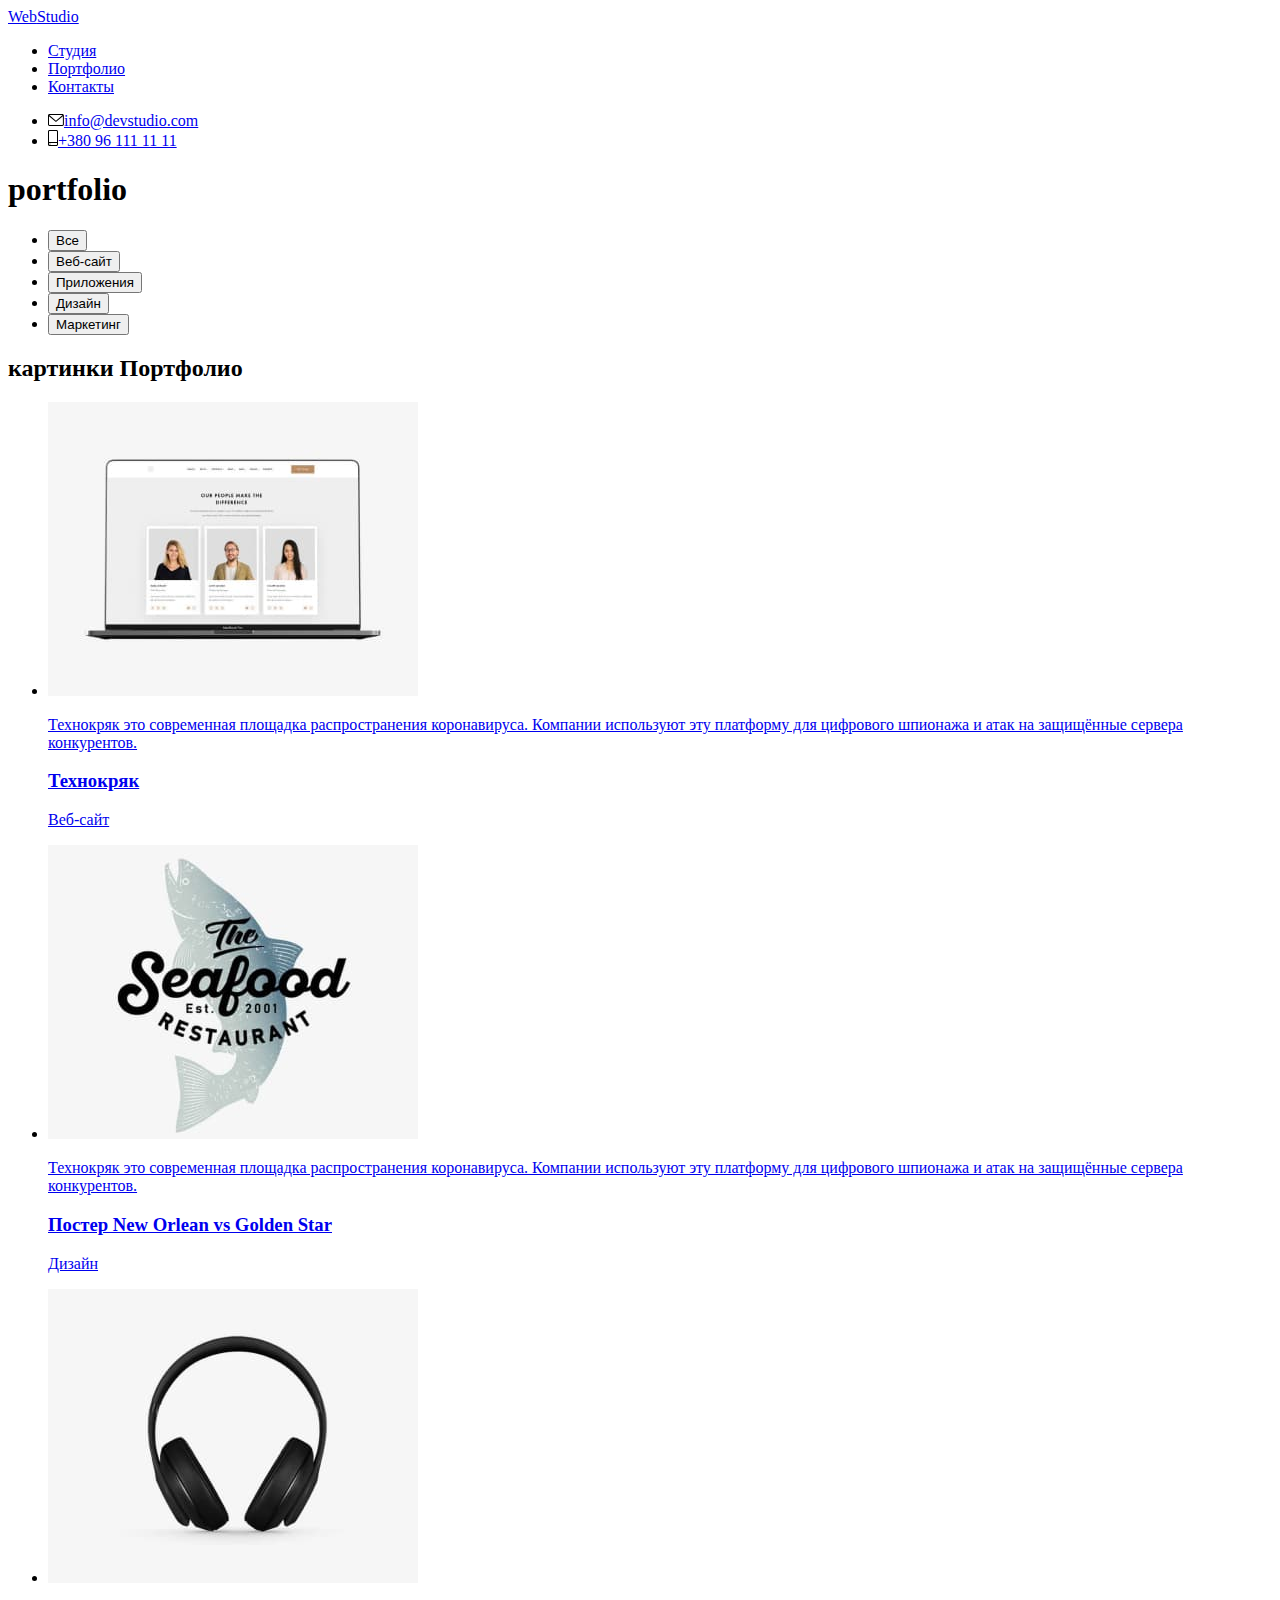
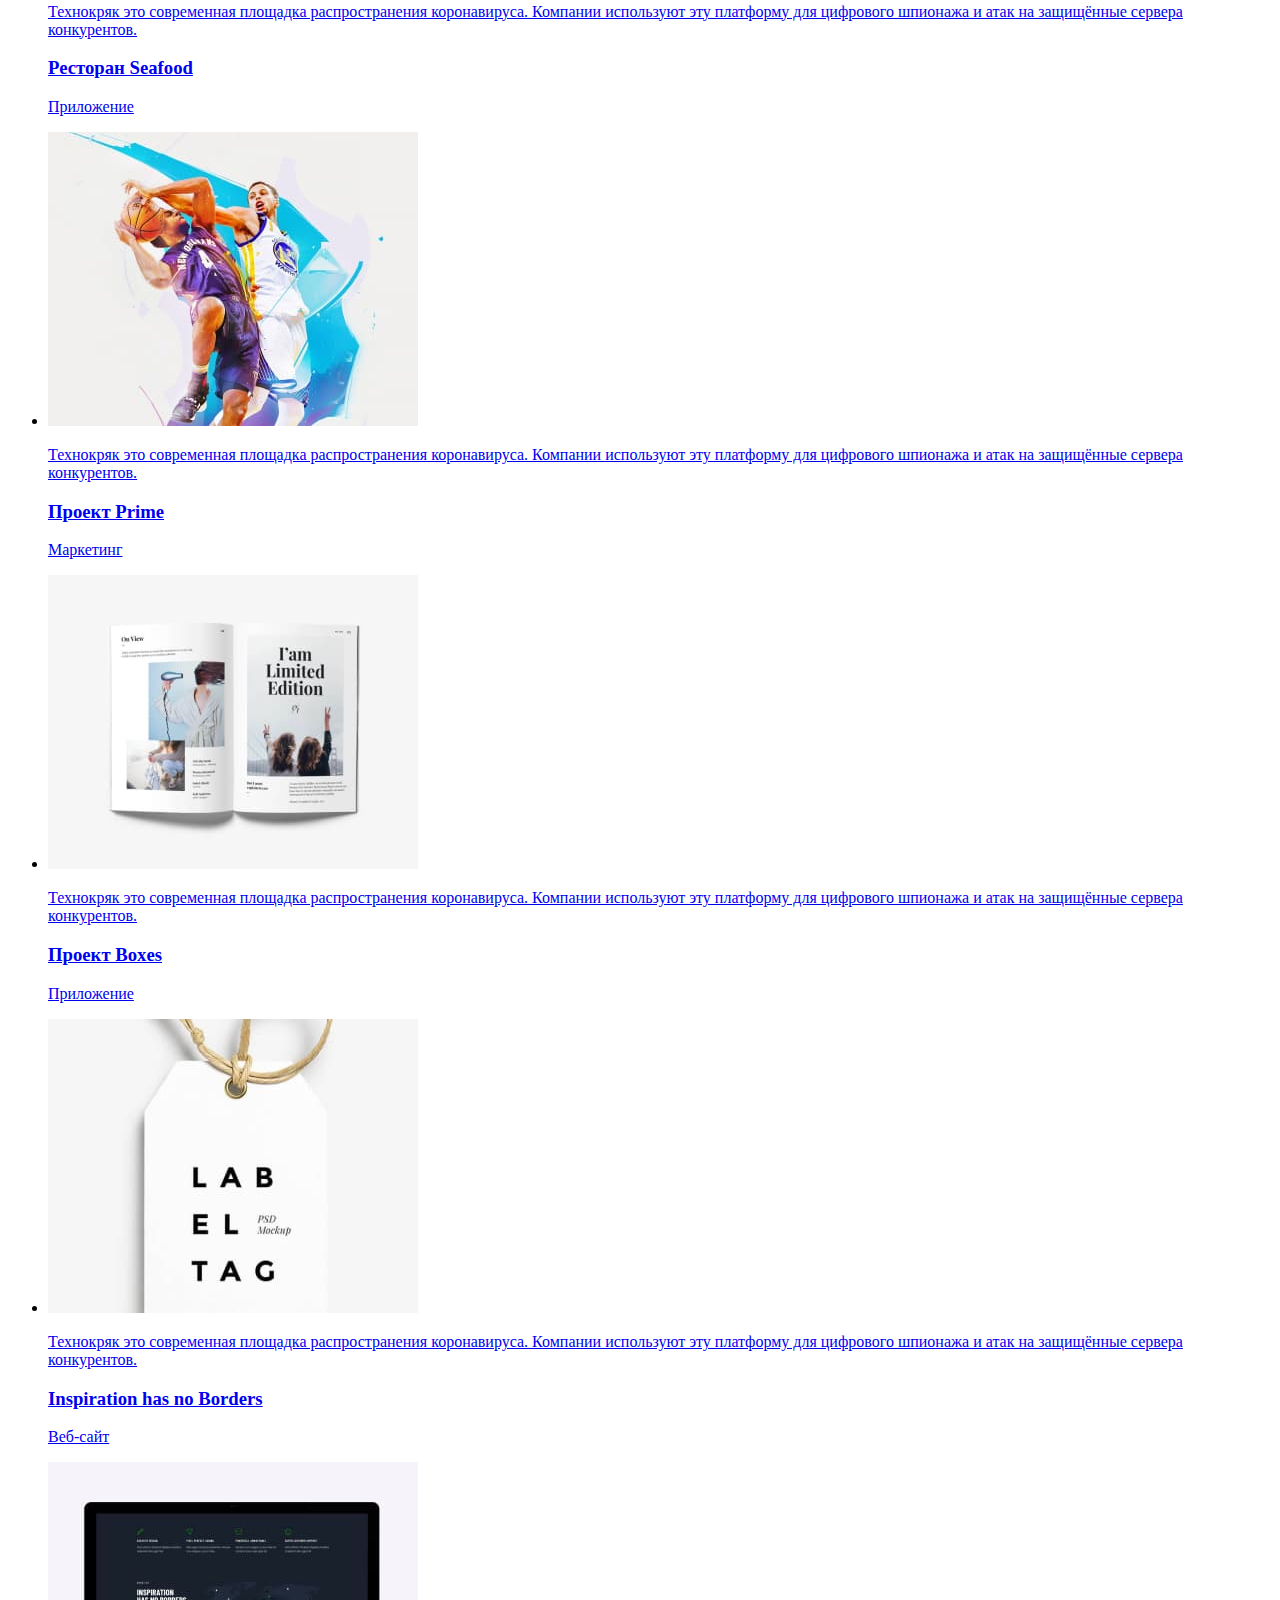
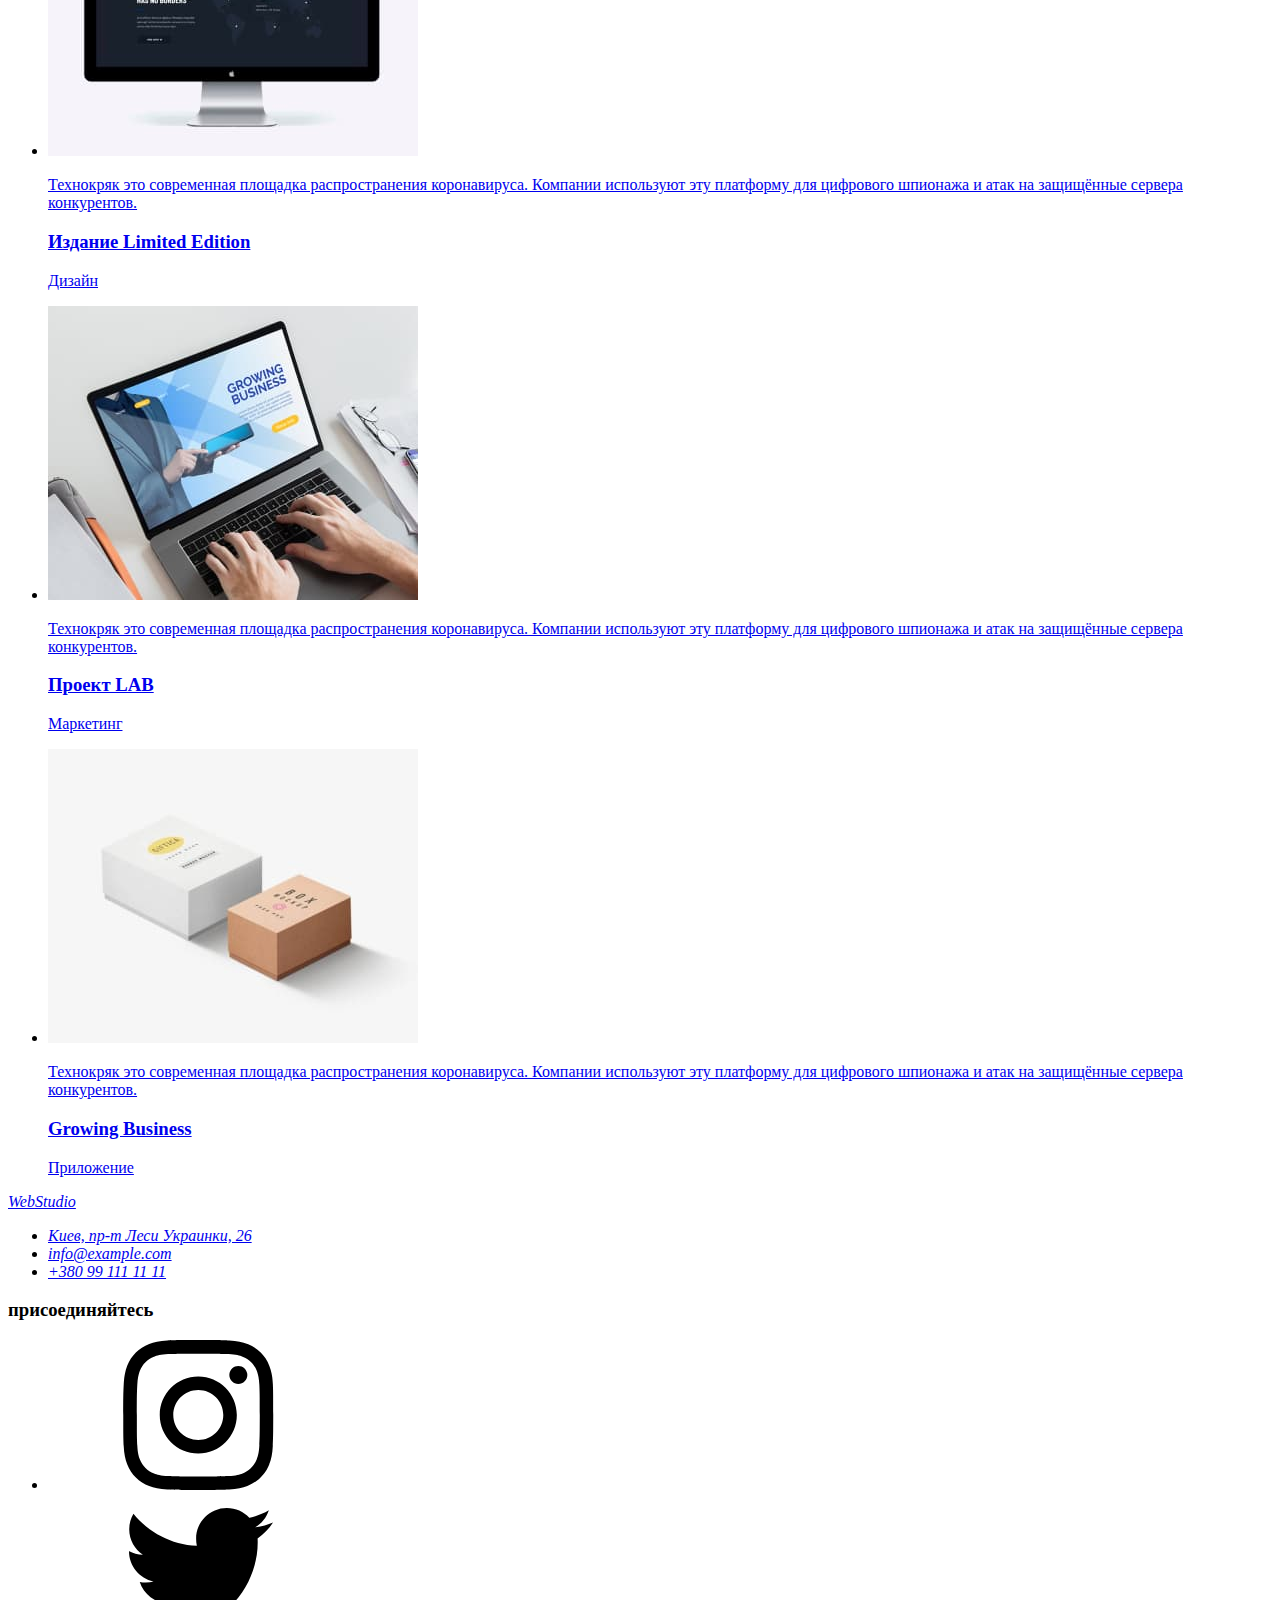
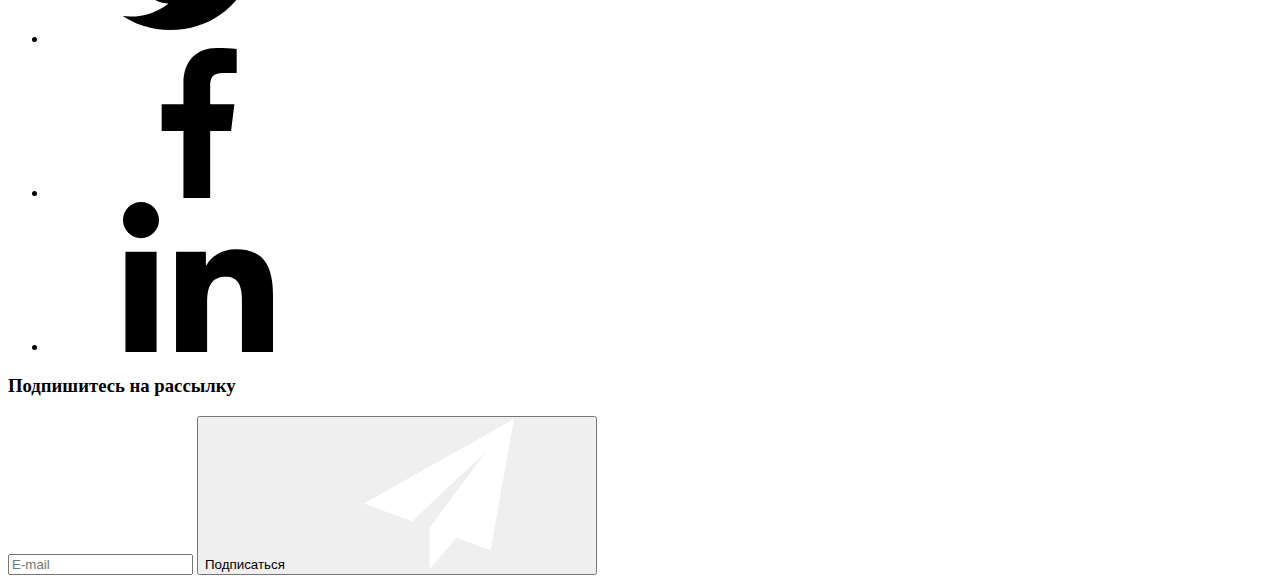
==== portfolio.html @ 257cca5c "1" ====
<!DOCTYPE html>
<html lang="ru">

<head>
    <meta charset="UTF-8" />
    <meta name="description" content="bussiness" />
    <title>Эффективные решения для вашего бизнеса</title>
    <link
        href="https://fonts.googleapis.com/css2?family=Raleway:wght@700&family=Roboto:wght@400;500;700;900&display=swap"
        rel="stylesheet">
    <link href="https://cdnjs.cloudflare.com/ajax/libs/modern-normalize/1.0.0/modern-normalize.css">
    <link rel="stylesheet" href="css/styles.css" />
</head>

<body>
    <!-- Шапка страницы-->
    <header class="page-header">
        <div class="container">
            <nav class="navigation">
                <a href="./index.html" class="logo">Web<span class="logo__themelabel">Studio</span></a>
                <ul class="navigation__list">
                    <li class="navigation__item">
                        <a href="./index.html" class="navigation__link">Студия</a>
                    </li>
                    <li class="navigation__item">
                        <a href="./portfolio.html" class="navigation__link navigation__link--accent">Портфолио</a>
                    </li>
                    <li class="navigation__item">
                        <a href="/" class="navigation__link">Контакты</a>
                    </li>
                </ul>
            </nav>
            <ul class="contact">
                <li class="contact__item"><a href="maito:info@devstudio.com" class="contact__link">
                        <svg class="contact__icon" width="16" height="12">
                            <use href="./img/symbol-defs.svg#ienvelope"></use>
                        </svg>info@devstudio.com</a>
                </li>
                <li class="contact__item"><a href="tell:+380961111111" class="contact__link">
                        <svg class="contact__icon" width="10" height="16">
                            <use href="./img/symbol-defs.svg#smartphone"></use>
                        </svg>+380 96 111 11 11</a>
                </li>
            </ul>
        </div>
    </header>
<!-- ХИРО-->
<main>
    <section class="portfolio-selection">
        <div class="container">
            <h1 class="visually-hidden">portfolio</h1>
            <ul class="text-decoration bits">
                <li class="list-buttons">
                    <button type="button" class="modal-buttons">Все</button>
                </li>
                <li class="list-buttons">
                    <button type="button" class="modal-buttons">Веб-сайт</button>
                </li>
                <li class="list-buttons">
                    <button type="button" class="modal-buttons">Приложения</button>
                </li>
                <li class="list-buttons">
                    <button type="button" class="modal-buttons"> Дизайн</button>
                </li>
                <li class="list-buttons">
                    <button type="button" class="modal-buttons">Маркетинг</button>
                </li>
            </ul>
            <h2 class="visually-hidden">картинки Портфолио</h2>
            <ul class="text-decoration portfolio-picture">
                <li class="link-group">
                    <a href="#" class="links">
                        <div class="portfolio-effect">
                            <img class="link-group-img" src="./images/techoryak.jpg" alt="techoryak" width="370"
                                height="294">
                            <p class="description-technoryak"> Технокряк это современная площадка распространения
                                коронавируса. Компании используют эту платформу для цифрового
                                шпионажа и атак на защищённые сервера конкурентов.</p>
                        </div>
                        <div class="advantages-container-carts">
                            <h3 class="title-img">Технокряк</h3>
                            <p class="text-img">Веб-сайт</p>
                        </div>
                    </a>
                </li>
                <li class="link-group">
                    <a href="#" class="links">
                        <div class="portfolio-effect">
                            <img class="link-group-img" src="./images/seafood.jpg" alt="seafood" width="370"
                                height="294">
                            <p class="description-technoryak"> Технокряк это современная площадка распространения
                                коронавируса. Компании используют
                                эту платформу для цифрового
                                шпионажа и атак на защищённые сервера конкурентов.</p>
                        </div>
                        <div class="advantages-container-carts">
                            <h3 class="title-img">Постер New Orlean vs Golden Star</h3>
                            <p class="text-img">Дизайн</p>
                        </div>
                    </a>
                </li>
                <li class="link-group">
                    <a href="#" class="links">
                        <div class="portfolio-effect">
                            <img class="link-group-img" src="./images/projekrPrime.jpg" alt="projekrprime" width="370"
                                height="294">
                            <p class="description-technoryak"> Технокряк это современная площадка распространения
                                коронавируса. Компании используют
                                эту платформу для цифрового шпионажа и атак на защищённые сервера конкурентов.</p>
                        </div>
                        <div class="advantages-container-carts">
                            <h3 class="title-img">Ресторан Seafood</h3>
                            <p class="text-img">Приложение</p>
                        </div>
                    </a>
                </li>
                <li class="link-group">
                    <a href="#" class="links">
                        <div class="portfolio-effect">
                            <img class="link-group-img" src="./images/NewOrlen.jpg" alt="neworlen" width="370"
                                height="294">
                            <p class="description-technoryak"> Технокряк это современная площадка распространения
                                коронавируса. Компании используют эту платформу для цифрового
                                шпионажа и атак на защищённые сервера конкурентов.</p>
                        </div>
                        <div class="advantages-container-carts">
                            <h3 class="title-img">Проект Prime</h3>
                            <p class="text-img">Маркетинг</p>
                        </div>
                    </a>
                </li>
                <li class="link-group">
                    <a href="#" class="links">
                        <div class="portfolio-effect">
                            <img class="link-group-img" src="./images/Limited.jpg" alt="limited" width="370"
                                height="294">
                            <p class="description-technoryak"> Технокряк это современная площадка распространения
                                коронавируса. Компании используют эту платформу для цифрового
                                шпионажа и атак на защищённые сервера конкурентов.</p>
                        </div>
                        <div class="advantages-container-carts">
                            <h3 class="title-img">Проект Boxes</h3>
                            <p class="text-img">Приложение</p>
                        </div>
                    </a>
                </li>
                <li class="link-group">
                    <a href="#" class="links">
                        <div class="portfolio-effect">
                            <img class="link-group-img" src="./images/LAB.jpg" alt="lab" width="370px" height="294">
                            <p class="description-technoryak"> Технокряк это современная площадка распространения
                                коронавируса. Компании используют эту платформу для цифрового
                                шпионажа и атак на защищённые сервера конкурентов.</p>
                        </div>
                        <div class="advantages-container-carts">
                            <h3 lang="en" class="title-img">Inspiration has no Borders</h3>
                            <p class="text-img">Веб-сайт</p>
                        </div>
                    </a>
                </li>
                <li class="link-group">
                    <a href="#" class="links">
                        <div class="portfolio-effect">
                            <img class="link-group-img" src="./images/Inspiration.jpg" alt="inspiration" width="370"
                                height="294">
                            <p class="description-technoryak"> Технокряк это современная площадка распространения
                                коронавируса. Компании используют
                                эту платформу для цифрового шпионажа и атак на защищённые сервера конкурентов.</p>
                        </div>
                        <div class="advantages-container-carts">
                            <h3 class="title-img">Издание Limited Edition</h3>
                            <p class="text-img">Дизайн</p>
                        </div>
                    </a>
                </li>
                <li class="link-group">
                    <a href="#" class="links">
                        <div class="portfolio-effect">
                            <img class="link-group-img" src="./images/GrowingBusiness.jpg" alt="growingbusiness"
                                width="370" height="294">
                            <p class="description-technoryak"> Технокряк это современная площадка распространения
                                коронавируса. Компании используют
                                эту платформу для цифрового
                                шпионажа и атак на защищённые сервера конкурентов.</p>
                        </div>
                        <div class="advantages-container-carts">
                            <h3 class="title-img">Проект LAB</h3>
                            <p class="text-img">Маркетинг</p>
                        </div>
                    </a>
                </li>
                <li class="link-group">
                    <a href="#" class="links">
                        <div class="portfolio-effect">
                            <img class="link-gro-img" src="./images/Boxes.jpg" alt="boxes" width="370" height="294">
                            <p class="description-technoryak"> Технокряк это современная площадка распространения
                                коронавируса. Компании используют
                                эту платформу для цифрового
                                шпионажа и атак на защищённые сервера конкурентов.</p>
                        </div>
                        <div class="advantages-container-carts">
                            <h3 lang="en" class="title-img">Growing Business</h3>
                            <p class="text-img">Приложение</p>
                        </div>
                    </a>
                </li>
            </ul>
        </div>
        </selection>
</main>

<!-- FOOTER -->
<footer class="page-footer">
    <div class="container">
        <div class="container-adres">
            <address class="adres">
                <a href="index.html" class="logo logo--footer">Web<span class="accent-footer">Studio</span></a>
                <ul class="adres__list">
                    <li class="adres__item"><a href="https://goo.gl/maps/eN61j858Ek6bLMCC6" class="adres__city">Киев,
                            пр-т
                            Леси Украинки, 26</a></li>
                    <li class="adres__item"><a href="mailto:info@example.com" class="adres__link">info@example.com</a>
                    </li>
                    <li class="adres__item"><a href="tell:+380991111111" class="adres__link">+380 99 111 11 11</a></li>
                </ul>
            </address>
        </div>
        <div class="footer-icons">
            <h3 class="footer-icons__subtitle">присоединяйтесь</h3>
            <ul class="icon-list">
                <li class="icon-list__item">
                    <a class="icon-list__link" href="">
                        <svg class="advantages-icons">
                            <use href="./img/symbol-defs.svg#instagram"></use>
                        </svg>
                    </a>
                </li>
                <li class="icon-list__item">
                    <a class="icon-list__link" href="">
                        <svg class="advantages-icons">
                            <use href="./img/symbol-defs.svg#twitter"></use>
                        </svg>
                    </a>
                </li>
                <li class="icon-list__item">
                    <a class="icon-list__link" href="">
                        <svg class="advantages-icons">
                            <use href="./img/symbol-defs.svg#ifacebook"></use>
                        </svg>
                    </a>
                </li>
                <li class="icon-list__item">
                    <a class="icon-list__link" href="">
                        <svg class="advantages-icons">
                            <use href="./img/symbol-defs.svg#linkedin"></use>
                        </svg>
                    </a>
                </li>
            </ul>
        </div>
        <div class="footer-form">
            <h3 class="footer-form__title">Подпишитесь на рассылку</h3>
            <form class="footer-form__container">
                <input type="email" placeholder="E-mail" name="mail" class="footer-form__input">
                <button type="submit" class="modal__submit">Подписаться <span class="footer-form__label">
                        <svg class="footer-form__icon">
                            <use href="./img/symbol-defs.svg#icon-send"></use>
                        </svg>
                    </span></button>
            </form>
        </div>
    </div>



</footer>

<script src="./js/modal.js"></script>


</body>

</html>
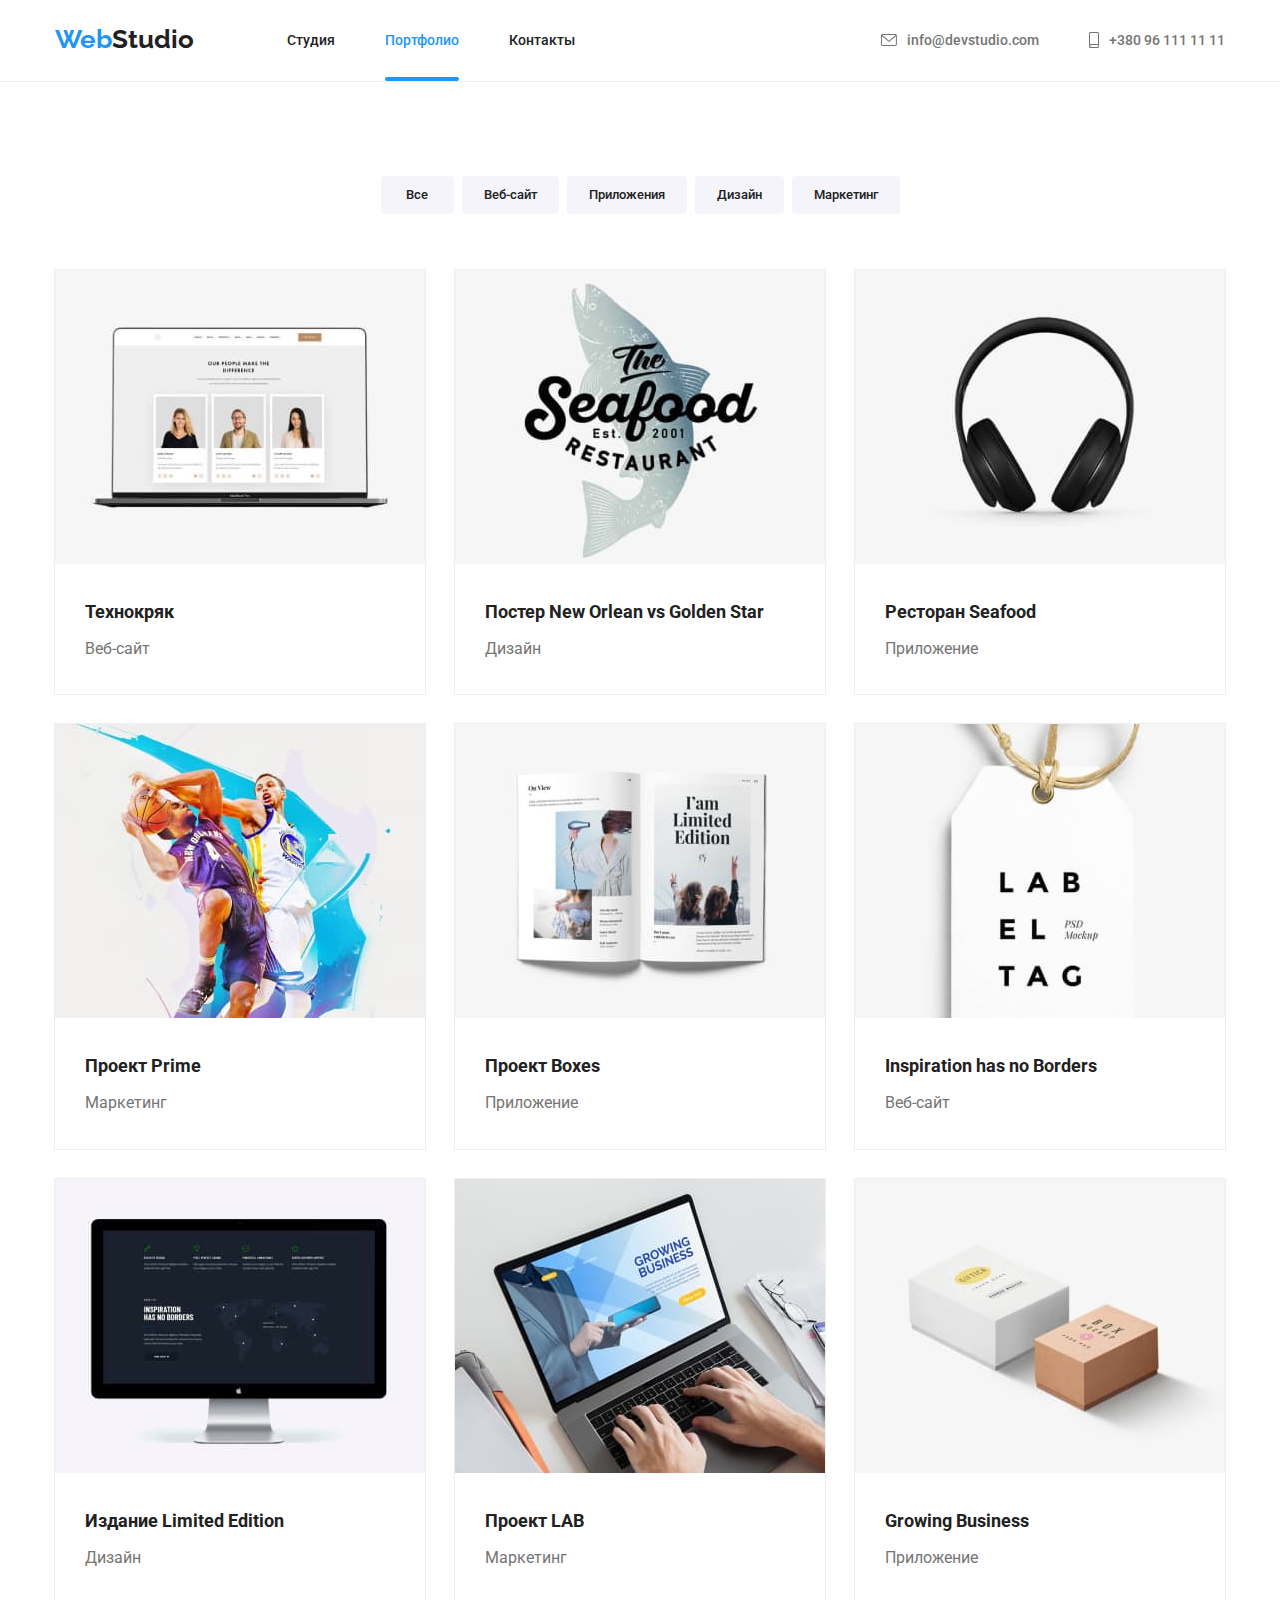
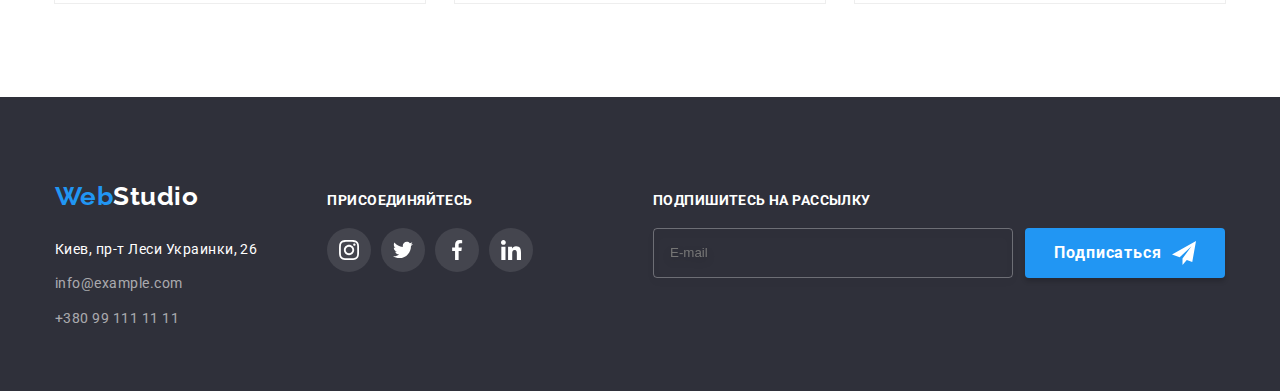
==== commit e1324b87: "HW7" ====
--- a/portfolio.html
+++ b/portfolio.html
@@ -9,7 +9,7 @@
         href="https://fonts.googleapis.com/css2?family=Raleway:wght@700&family=Roboto:wght@400;500;700;900&display=swap"
         rel="stylesheet">
     <link href="https://cdnjs.cloudflare.com/ajax/libs/modern-normalize/1.0.0/modern-normalize.css">
-    <link rel="stylesheet" href="css/styles.css" />
+    <link rel="stylesheet" href="css/portfolio.css" />
 </head>
 
 <body>
@@ -226,7 +226,7 @@
             </address>
         </div>
         <div class="footer-icons">
-            <h3 class="footer-icons__subtitle">присоединяйтесь</h3>
+            <h3 class="footer-subtitle">присоединяйтесь</h3>
             <ul class="icon-list">
                 <li class="icon-list__item">
                     <a class="icon-list__link" href="">
@@ -259,7 +259,7 @@
             </ul>
         </div>
         <div class="footer-form">
-            <h3 class="footer-form__title">Подпишитесь на рассылку</h3>
+            <h3 class="footer-subtitle">Подпишитесь на рассылку</h3>
             <form class="footer-form__container">
                 <input type="email" placeholder="E-mail" name="mail" class="footer-form__input">
                 <button type="submit" class="modal__submit">Подписаться <span class="footer-form__label">
--- a/css/portfolio.css
+++ b/css/portfolio.css
@@ -0,0 +1,757 @@
+*,
+::before,
+::after {
+  -webkit-box-sizing: border-box;
+          box-sizing: border-box;
+}
+
+body {
+  font-family: "Roboto", sans-serif;
+  margin: 0;
+}
+
+a {
+  text-decoration: none;
+  cursor: pointer;
+  font-style: normal;
+}
+
+ul {
+  margin: 0;
+  padding: 0;
+  list-style: none;
+}
+
+p,
+h1,
+h2,
+h3,
+h4,
+h5,
+h6 {
+  margin: 0;
+  padding: 0;
+}
+
+img {
+  display: block;
+}
+
+.container {
+  width: 1200px;
+  padding: 0 15px;
+  margin: 0 auto;
+  text-align: center;
+}
+
+.visually-hidden {
+  position: absolute !important;
+  clip: rect(1px 1px 1px 1px);
+  /* IE6, IE7 */
+  clip: rect(1px, 1px, 1px, 1px);
+  padding: 0 !important;
+  border: 0 !important;
+  height: 1px !important;
+  width: 1px !important;
+  overflow: hidden;
+}
+
+.title {
+  color: #212121;
+  font-weight: 700;
+  font-size: 36px;
+  line-height: 1.3;
+  text-align: center;
+  margin-bottom: 50px;
+}
+
+.page-header {
+  background-color: #ffffff;
+}
+
+.page-header .container {
+  display: -webkit-box;
+  display: -ms-flexbox;
+  display: flex;
+  -webkit-box-align: center;
+      -ms-flex-align: center;
+          align-items: center;
+  -webkit-box-pack: center;
+      -ms-flex-pack: center;
+          justify-content: center;
+}
+
+.navigation {
+  display: -webkit-box;
+  display: -ms-flexbox;
+  display: flex;
+  -webkit-box-align: center;
+      -ms-flex-align: center;
+          align-items: center;
+  -webkit-box-pack: center;
+      -ms-flex-pack: center;
+          justify-content: center;
+}
+
+.navigation__link {
+  color: #212121;
+  font-weight: 500;
+  font-size: 14px;
+  line-height: 1.2;
+  padding-bottom: 32px;
+  padding-top: 32px;
+  display: block;
+  -webkit-transition: color 250ms cubic-bezier(0.4, 0, 0.2, 1) 300ms;
+  transition: color 250ms cubic-bezier(0.4, 0, 0.2, 1) 300ms;
+}
+
+.navigation__link:focus, .navigation__link:hover {
+  color: #2196f3;
+}
+
+.contact__link {
+  color: #757575;
+  font-weight: 500;
+  font-size: 14px;
+  line-height: 1.2;
+  padding-bottom: 32px;
+  padding-top: 32px;
+  display: -webkit-box;
+  display: -ms-flexbox;
+  display: flex;
+  -webkit-box-align: center;
+      -ms-flex-align: center;
+          align-items: center;
+  -webkit-box-pack: center;
+      -ms-flex-pack: center;
+          justify-content: center;
+}
+
+.contact__link:hover, .contact__link:focus {
+  color: #2196f3;
+}
+
+.navigation__list {
+  display: -webkit-box;
+  display: -ms-flexbox;
+  display: flex;
+}
+
+.navigation__item:not(:last-child),
+.contact__item:not(:last-child) {
+  margin-right: 50px;
+}
+
+.contact {
+  margin-left: auto;
+  display: -webkit-box;
+  display: -ms-flexbox;
+  display: flex;
+  -webkit-box-align: center;
+      -ms-flex-align: center;
+          align-items: center;
+}
+
+.navigation__link--accent {
+  color: #2196f3;
+  position: relative;
+}
+
+.navigation__link--accent::after {
+  content: "";
+  display: block;
+  position: absolute;
+  bottom: 0;
+  left: 0;
+  width: 100%;
+  height: 4px;
+  background-color: #2196f3;
+  border-radius: 2px;
+}
+
+.contact__icon {
+  margin-right: 10px;
+  fill: currentColor;
+}
+
+.logo {
+  font-family: "Raleway", sans-serif;
+  color: #2196f3;
+  font-weight: 700;
+  font-size: 26px;
+  line-height: 1.2;
+  margin-right: 93px;
+  padding-top: 24px;
+  padding-bottom: 25px;
+}
+
+.logo__themelabel {
+  color: #212121;
+}
+
+.logo--footer {
+  margin-right: 0;
+  display: inline-block;
+}
+
+.icon-list__link {
+  width: 100%;
+  height: 100%;
+  fill: #ffffff;
+  display: -webkit-box;
+  display: -ms-flexbox;
+  display: flex;
+  -webkit-box-pack: center;
+      -ms-flex-pack: center;
+          justify-content: center;
+  background-color: rgba(255, 255, 255, 0.1);
+  border-radius: 50%;
+  -webkit-box-align: center;
+      -ms-flex-align: center;
+          align-items: center;
+  -webkit-transition: background-color 250ms cubic-bezier(0.4, 0, 0.2, 1) 300ms, color 250ms cubic-bezier(0.4, 0, 0.2, 1) 300ms;
+  transition: background-color 250ms cubic-bezier(0.4, 0, 0.2, 1) 300ms, color 250ms cubic-bezier(0.4, 0, 0.2, 1) 300ms;
+}
+
+.icon-list__link:hover, .icon-list__link:focus {
+  background-color: #2196f3;
+  color: #ffffff;
+}
+
+.icon-list__item {
+  width: 44px;
+  height: 44px;
+}
+
+.icon-list__item:not(:last-child) {
+  margin-right: 10px;
+}
+
+.icon-list__icon,
+.advantages-icons {
+  width: 20px;
+  height: 20px;
+}
+
+.advantages-icons-color {
+  fill: currentColor;
+}
+
+.icon-list__link--background {
+  color: #afb1b8;
+}
+
+.icon-list__link--background:hover, .icon-list__link--background:focus {
+  color: #ffffff;
+}
+
+.modal-buttons {
+  color: #212121;
+  background-color: #f5f4fa;
+  font-weight: 500;
+  font-family: inherit;
+  border-radius: 4px;
+  min-width: 73px;
+  padding: 6px 22px;
+  text-align: center;
+  border: 0px transparent;
+  cursor: pointer;
+  height: 38px;
+  -webkit-transition: color 250ms cubic-bezier(0.4, 0, 0.2, 1) 300ms, background-color 250ms cubic-bezier(0.4, 0, 0.2, 1) 300ms, -webkit-box-shadow 250ms cubic-bezier(0.4, 0, 0.2, 1) 300ms;
+  transition: color 250ms cubic-bezier(0.4, 0, 0.2, 1) 300ms, background-color 250ms cubic-bezier(0.4, 0, 0.2, 1) 300ms, -webkit-box-shadow 250ms cubic-bezier(0.4, 0, 0.2, 1) 300ms;
+  transition: color 250ms cubic-bezier(0.4, 0, 0.2, 1) 300ms, background-color 250ms cubic-bezier(0.4, 0, 0.2, 1) 300ms, box-shadow 250ms cubic-bezier(0.4, 0, 0.2, 1) 300ms;
+  transition: color 250ms cubic-bezier(0.4, 0, 0.2, 1) 300ms, background-color 250ms cubic-bezier(0.4, 0, 0.2, 1) 300ms, box-shadow 250ms cubic-bezier(0.4, 0, 0.2, 1) 300ms, -webkit-box-shadow 250ms cubic-bezier(0.4, 0, 0.2, 1) 300ms;
+}
+
+.modal-buttons:hover, .modal-buttons:focus {
+  color: #ffffff;
+  background-color: #2196f3;
+  -webkit-box-shadow: 0px 3px 1px rgba(0, 0, 0, 0.1), 0px 1px 2px rgba(0, 0, 0, 0.08), 0px 2px 2px rgba(0, 0, 0, 0.12);
+          box-shadow: 0px 3px 1px rgba(0, 0, 0, 0.1), 0px 1px 2px rgba(0, 0, 0, 0.08), 0px 2px 2px rgba(0, 0, 0, 0.12);
+}
+
+.bits {
+  margin-bottom: 56px;
+  display: -webkit-box;
+  display: -ms-flexbox;
+  display: flex;
+  -webkit-box-pack: center;
+      -ms-flex-pack: center;
+          justify-content: center;
+}
+
+.list-buttons:not(:last-child) {
+  margin-right: 8px;
+}
+
+.title-img {
+  font-weight: 700;
+  font-size: 18px;
+  line-height: 2;
+  color: #212121;
+  margin-bottom: 4px;
+}
+
+.text-img {
+  font-weight: 400;
+  font-size: 16px;
+  line-height: 1.9;
+  color: #757575;
+}
+
+.portfolio-selection {
+  background-color: #ffffff;
+  border-top: 1px solid #ececec;
+  padding-bottom: 94px;
+  padding-top: 94px;
+}
+
+.portfolio-picture {
+  display: -webkit-box;
+  display: -ms-flexbox;
+  display: flex;
+  -ms-flex-wrap: wrap;
+      flex-wrap: wrap;
+}
+
+.advantages-container-carts {
+  padding: 30px 30px;
+  background-color: #ffffff;
+}
+
+.link-group {
+  background-color: #ffffff;
+  width: 370px;
+  margin-right: 30px;
+  margin-bottom: 30px;
+  outline: 1px solid #eeeeee;
+  text-align: start;
+}
+
+.link-group:nth-child(3n) {
+  margin-right: 0;
+}
+
+.link-group:nth-last-child(-n + 3) {
+  margin-bottom: 0;
+}
+
+.link-group-img {
+  max-width: 100%;
+}
+
+.links {
+  width: 100%;
+  height: 100%;
+  display: block;
+  -webkit-transition: -webkit-box-shadow 250ms cubic-bezier(0.4, 0, 0.2, 1) 250ms;
+  transition: -webkit-box-shadow 250ms cubic-bezier(0.4, 0, 0.2, 1) 250ms;
+  transition: box-shadow 250ms cubic-bezier(0.4, 0, 0.2, 1) 250ms;
+  transition: box-shadow 250ms cubic-bezier(0.4, 0, 0.2, 1) 250ms, -webkit-box-shadow 250ms cubic-bezier(0.4, 0, 0.2, 1) 250ms;
+}
+
+.links:hover, .links:focus {
+  -webkit-box-shadow: 0px 1px 1px rgba(0, 0, 0, 0.12), 0px 4px 4px rgba(0, 0, 0, 0.06), 1px 4px 6px rgba(0, 0, 0, 0.16);
+          box-shadow: 0px 1px 1px rgba(0, 0, 0, 0.12), 0px 4px 4px rgba(0, 0, 0, 0.06), 1px 4px 6px rgba(0, 0, 0, 0.16);
+}
+
+.portfolio-effect {
+  position: relative;
+  display: block;
+  width: 370px;
+  height: 294px;
+  overflow: hidden;
+}
+
+.description-technoryak {
+  font-weight: 400;
+  font-size: 18px;
+  line-height: 1.555;
+  letter-spacing: 0.03em;
+  height: 100%;
+  width: 100%;
+  color: #ffffff;
+  display: block;
+  padding: 64px 24px;
+  position: absolute;
+  top: 0;
+  background-color: rgba(33, 150, 243, 0.9);
+  opacity: 0;
+  -webkit-transform: translateY(100%);
+          transform: translateY(100%);
+  -webkit-transition: opacity 250ms cubic-bezier(0.4, 0, 0.2, 1), -webkit-transform 250ms cubic-bezier(0.4, 0, 0.2, 1);
+  transition: opacity 250ms cubic-bezier(0.4, 0, 0.2, 1), -webkit-transform 250ms cubic-bezier(0.4, 0, 0.2, 1);
+  transition: transform 250ms cubic-bezier(0.4, 0, 0.2, 1), opacity 250ms cubic-bezier(0.4, 0, 0.2, 1);
+  transition: transform 250ms cubic-bezier(0.4, 0, 0.2, 1), opacity 250ms cubic-bezier(0.4, 0, 0.2, 1), -webkit-transform 250ms cubic-bezier(0.4, 0, 0.2, 1);
+}
+
+.links:focus .description-technoryak,
+.links:hover .description-technoryak {
+  opacity: 1;
+  -webkit-transform: translateY(0);
+          transform: translateY(0);
+}
+
+.page-footer {
+  background-color: #2f303a;
+  letter-spacing: 0.03em;
+  padding-bottom: 60px;
+  padding-top: 60px;
+}
+
+.page-footer .container {
+  text-align: left;
+  display: -webkit-box;
+  display: -ms-flexbox;
+  display: flex;
+  -webkit-box-align: baseline;
+      -ms-flex-align: baseline;
+          align-items: baseline;
+}
+
+.adres__item:not(:last-child) {
+  margin-bottom: 9px;
+}
+
+.adres {
+  font-size: 14px;
+  line-height: 1.8;
+  font-weight: 400;
+}
+
+.container-adres {
+  margin-right: 70px;
+}
+
+.footer-form {
+  margin-left: auto;
+}
+
+.adres__city {
+  color: white;
+}
+
+.adres__link {
+  color: rgba(255, 255, 255, 0.6);
+}
+
+.adres__link:focus, .adres__link:hover {
+  color: #2196f3;
+}
+
+.accent-footer {
+  color: #ffffff;
+}
+
+.footer-subtitle {
+  font-weight: 700;
+  font-size: 14px;
+  line-height: 1, 143;
+  letter-spacing: 0.03em;
+  text-transform: uppercase;
+  color: #ffffff;
+  display: block;
+  margin-bottom: 20px;
+}
+
+.icon-list {
+  display: -webkit-box;
+  display: -ms-flexbox;
+  display: flex;
+  -webkit-box-align: center;
+      -ms-flex-align: center;
+          align-items: center;
+  -webkit-box-pack: center;
+      -ms-flex-pack: center;
+          justify-content: center;
+  list-style: none;
+}
+
+.footer-form__input {
+  width: 360px;
+  height: 50px;
+  background-color: transparent;
+  border: 1px solid rgba(255, 255, 255, 0.3);
+  -webkit-filter: drop-shadow(0px 4px 4px rgba(0, 0, 0, 0.15));
+          filter: drop-shadow(0px 4px 4px rgba(0, 0, 0, 0.15));
+  border-radius: 4px;
+  padding: 16px;
+  margin-right: 12px;
+  color: #ffffff;
+  -webkit-transition: border 250ms cubic-bezier(0.4, 0, 0.2, 1);
+  transition: border 250ms cubic-bezier(0.4, 0, 0.2, 1);
+}
+
+.footer-form__input:hover {
+  border: 1px solid #2196f3;
+}
+
+.footer-form__icon {
+  width: 100%;
+  height: 100%;
+}
+
+.footer-form__container {
+  display: -webkit-box;
+  display: -ms-flexbox;
+  display: flex;
+  -webkit-box-pack: center;
+      -ms-flex-pack: center;
+          justify-content: center;
+  -webkit-box-align: center;
+      -ms-flex-align: center;
+          align-items: center;
+}
+
+.footer-form__label {
+  width: 24px;
+  height: 24px;
+  margin-left: 10px;
+}
+
+.footer-form .modal__submit {
+  display: -webkit-box;
+  display: -ms-flexbox;
+  display: flex;
+  -webkit-box-pack: center;
+      -ms-flex-pack: center;
+          justify-content: center;
+  -webkit-box-align: center;
+      -ms-flex-align: center;
+          align-items: center;
+}
+
+.backdrop {
+  position: fixed;
+  width: 100%;
+  height: 100%;
+  top: 0;
+  left: 0;
+  background-color: rgba(0, 0, 0, 0.2);
+  z-index: 99;
+  opacity: 1;
+  -webkit-transition: opacity 250ms cubic-bezier(0.4, 0, 0.2, 1);
+  transition: opacity 250ms cubic-bezier(0.4, 0, 0.2, 1);
+}
+
+.backdrop.is-hidden {
+  opacity: 0;
+  pointer-events: none;
+}
+
+.modal {
+  position: absolute;
+  top: 50%;
+  left: 50%;
+  -webkit-transform: translate(-50%, -50%) scale(1);
+          transform: translate(-50%, -50%) scale(1);
+  -webkit-transition: -webkit-transform 250ms cubic-bezier(0.4, 0, 0.2, 1);
+  transition: -webkit-transform 250ms cubic-bezier(0.4, 0, 0.2, 1);
+  transition: transform 250ms cubic-bezier(0.4, 0, 0.2, 1);
+  transition: transform 250ms cubic-bezier(0.4, 0, 0.2, 1), -webkit-transform 250ms cubic-bezier(0.4, 0, 0.2, 1);
+  width: 530px;
+  height: 580px;
+  background-color: #ffffff;
+  -webkit-box-shadow: 0px 1px 3px rgba(0, 0, 0, 0.12), 0px 1px 1px rgba(0, 0, 0, 0.14), 0px 2px 1px rgba(0, 0, 0, 0.2);
+          box-shadow: 0px 1px 3px rgba(0, 0, 0, 0.12), 0px 1px 1px rgba(0, 0, 0, 0.14), 0px 2px 1px rgba(0, 0, 0, 0.2);
+  border-radius: 4px;
+}
+
+.backdrop.is-hidden .modal {
+  -webkit-transform: translate(-50%, -50%) scale(0.5);
+          transform: translate(-50%, -50%) scale(0.5);
+}
+
+.modal__close {
+  position: absolute;
+  top: 8px;
+  right: 8px;
+  background-color: #ffffff;
+  border: 1px solid rgba(0, 0, 0, 0.1);
+  width: 30px;
+  height: 30px;
+  border-radius: 50%;
+  cursor: pointer;
+  -webkit-transition: color 250ms cubic-bezier(0.4, 0, 0.2, 1);
+  transition: color 250ms cubic-bezier(0.4, 0, 0.2, 1);
+}
+
+.modal__close:hover, .modal__close:focus {
+  color: #2196f3;
+}
+
+.modal__form {
+  width: 100%;
+  padding: 40px;
+}
+
+.wrapper {
+  display: -webkit-box;
+  display: -ms-flexbox;
+  display: flex;
+  -webkit-box-orient: vertical;
+  -webkit-box-direction: normal;
+      -ms-flex-direction: column;
+          flex-direction: column;
+  -webkit-box-align: start;
+      -ms-flex-align: start;
+          align-items: flex-start;
+  margin-bottom: 10px;
+  position: relative;
+}
+
+.wrapper label {
+  font-weight: 400;
+  font-size: 12px;
+  line-height: 1.167;
+  letter-spacing: 0.01em;
+  margin-bottom: 4px;
+}
+
+.modal__title {
+  font-weight: 700;
+  font-size: 20px;
+  line-height: 1.155;
+  text-align: center;
+  letter-spacing: 0.03em;
+  color: #212121;
+  margin-bottom: 10px;
+}
+
+.modal__input {
+  width: 100%;
+  height: 40px;
+  border: 1px solid rgba(33, 33, 33, 0.2);
+  border-radius: 4px;
+  padding: 14px 42px;
+  cursor: pointer;
+  -webkit-transition: border 250ms cubic-bezier(0.4, 0, 0.2, 1);
+  transition: border 250ms cubic-bezier(0.4, 0, 0.2, 1);
+}
+
+.modal__input:focus, .modal__input:hover {
+  border: 1px solid #2196f3;
+}
+
+.modal__input:focus + .modal__icon,
+.modal__input:hover + .modal__icon {
+  fill: #2196f3;
+}
+
+.wrapper--biggest {
+  margin-bottom: 20px;
+}
+
+.wrapper--accept {
+  display: -webkit-box;
+  display: -ms-flexbox;
+  display: flex;
+  -webkit-box-align: center;
+      -ms-flex-align: center;
+          align-items: center;
+  margin-bottom: 30px;
+}
+
+.modal__label {
+  font-weight: 400;
+  font-size: 14px;
+  line-height: 1.714;
+  letter-spacing: 0.03em;
+  color: #757575;
+  display: -webkit-box;
+  display: -ms-flexbox;
+  display: flex;
+  -webkit-box-align: center;
+      -ms-flex-align: center;
+          align-items: center;
+  -webkit-box-pack: center;
+      -ms-flex-pack: center;
+          justify-content: center;
+  margin: 0 auto;
+}
+
+.modal__link--accept {
+  color: #2196f3;
+  text-decoration: underline;
+}
+
+.modal__figure {
+  display: inline-block;
+  width: 16px;
+  height: 16px;
+  border: 2px solid #212121;
+  border-radius: 2px;
+  background-color: transparent;
+  margin-right: 7px;
+  -webkit-transition: background-color 250ms cubic-bezier(0.4, 0, 0.2, 1), border 250ms cubic-bezier(0.4, 0, 0.2, 1);
+  transition: background-color 250ms cubic-bezier(0.4, 0, 0.2, 1), border 250ms cubic-bezier(0.4, 0, 0.2, 1);
+}
+
+.modal__figure:hover, .modal__figure:focus {
+  cursor: pointer;
+  border: 2px solid #2196f3;
+}
+
+.modal__accept--input {
+  -webkit-appearance: none;
+  -moz-appearance: none;
+  appearance: none;
+  position: absolute;
+  margin-right: 8px;
+}
+
+.modal__accept--input:checked + .modal__figure {
+  background-color: #2196f3;
+  background-image: url("../img/Vector.svg");
+  background-repeat: no-repeat;
+  background-position: center;
+  background-size: contain;
+  background-origin: border-box;
+  border-color: transparent;
+}
+
+.modal__submit {
+  background-color: #2196f3;
+  -webkit-box-shadow: 0px 4px 4px rgba(0, 0, 0, 0.15);
+          box-shadow: 0px 4px 4px rgba(0, 0, 0, 0.15);
+  border-radius: 4px;
+  border-color: transparent;
+  text-align: center;
+  width: 200px;
+  height: 50px;
+  color: #ffffff;
+  font-weight: 700;
+  font-size: 16px;
+  line-height: 1.875;
+  letter-spacing: 0.06em;
+  padding: 5px;
+  cursor: pointer;
+  font-family: inherit;
+}
+
+.modal__icon {
+  width: 18px;
+  height: 18px;
+  position: absolute;
+  bottom: 11px;
+  left: 12px;
+  fill: #212121;
+  -webkit-transition: fill 250ms cubic-bezier(0.4, 0, 0.2, 1);
+  transition: fill 250ms cubic-bezier(0.4, 0, 0.2, 1);
+}
+
+.modal__textarea {
+  width: 100%;
+  height: 120px;
+  border: 1px solid rgba(33, 33, 33, 0.2);
+  border-radius: 4px;
+  resize: none;
+  padding: 12px 16px;
+  -webkit-transition: border 250ms cubic-bezier(0.4, 0, 0.2, 1);
+  transition: border 250ms cubic-bezier(0.4, 0, 0.2, 1);
+}
+
+.modal__textarea:hover {
+  border: 1px solid #2196f3;
+}
+/*# sourceMappingURL=portfolio.css.map */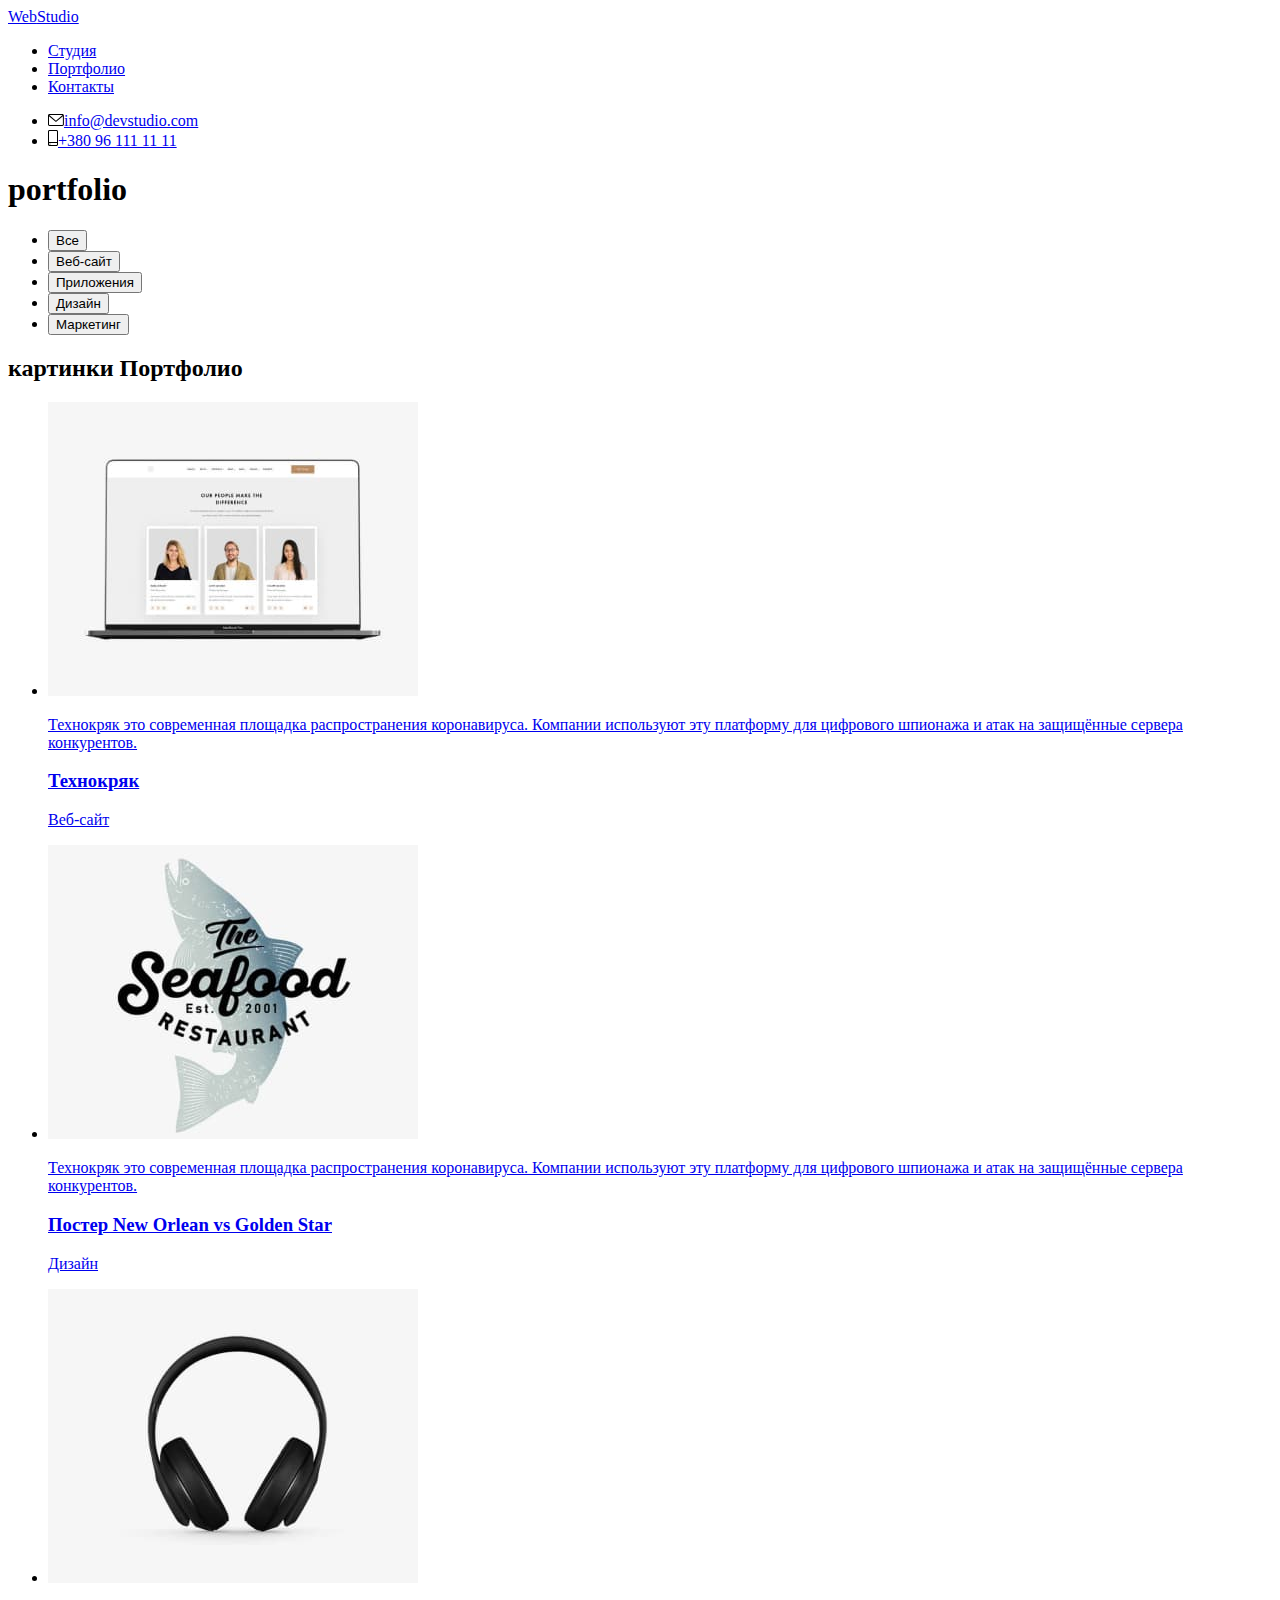
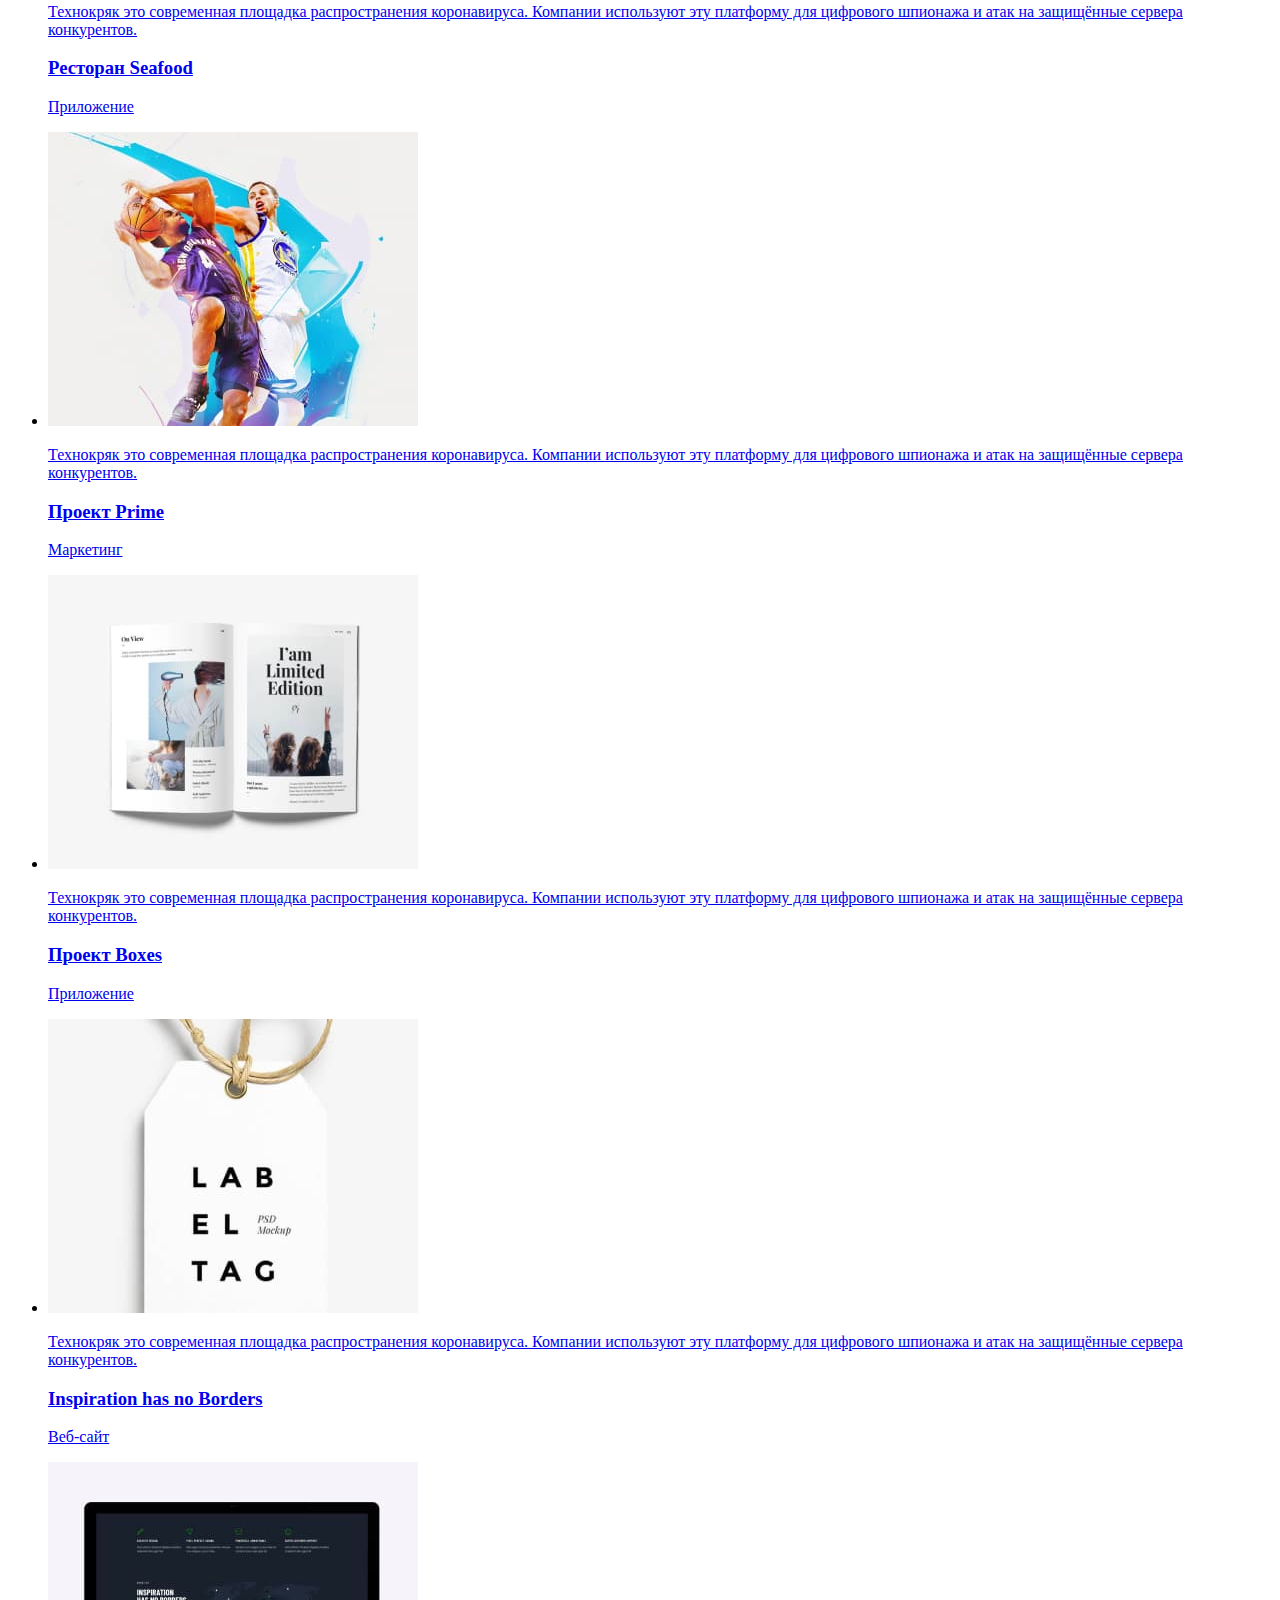
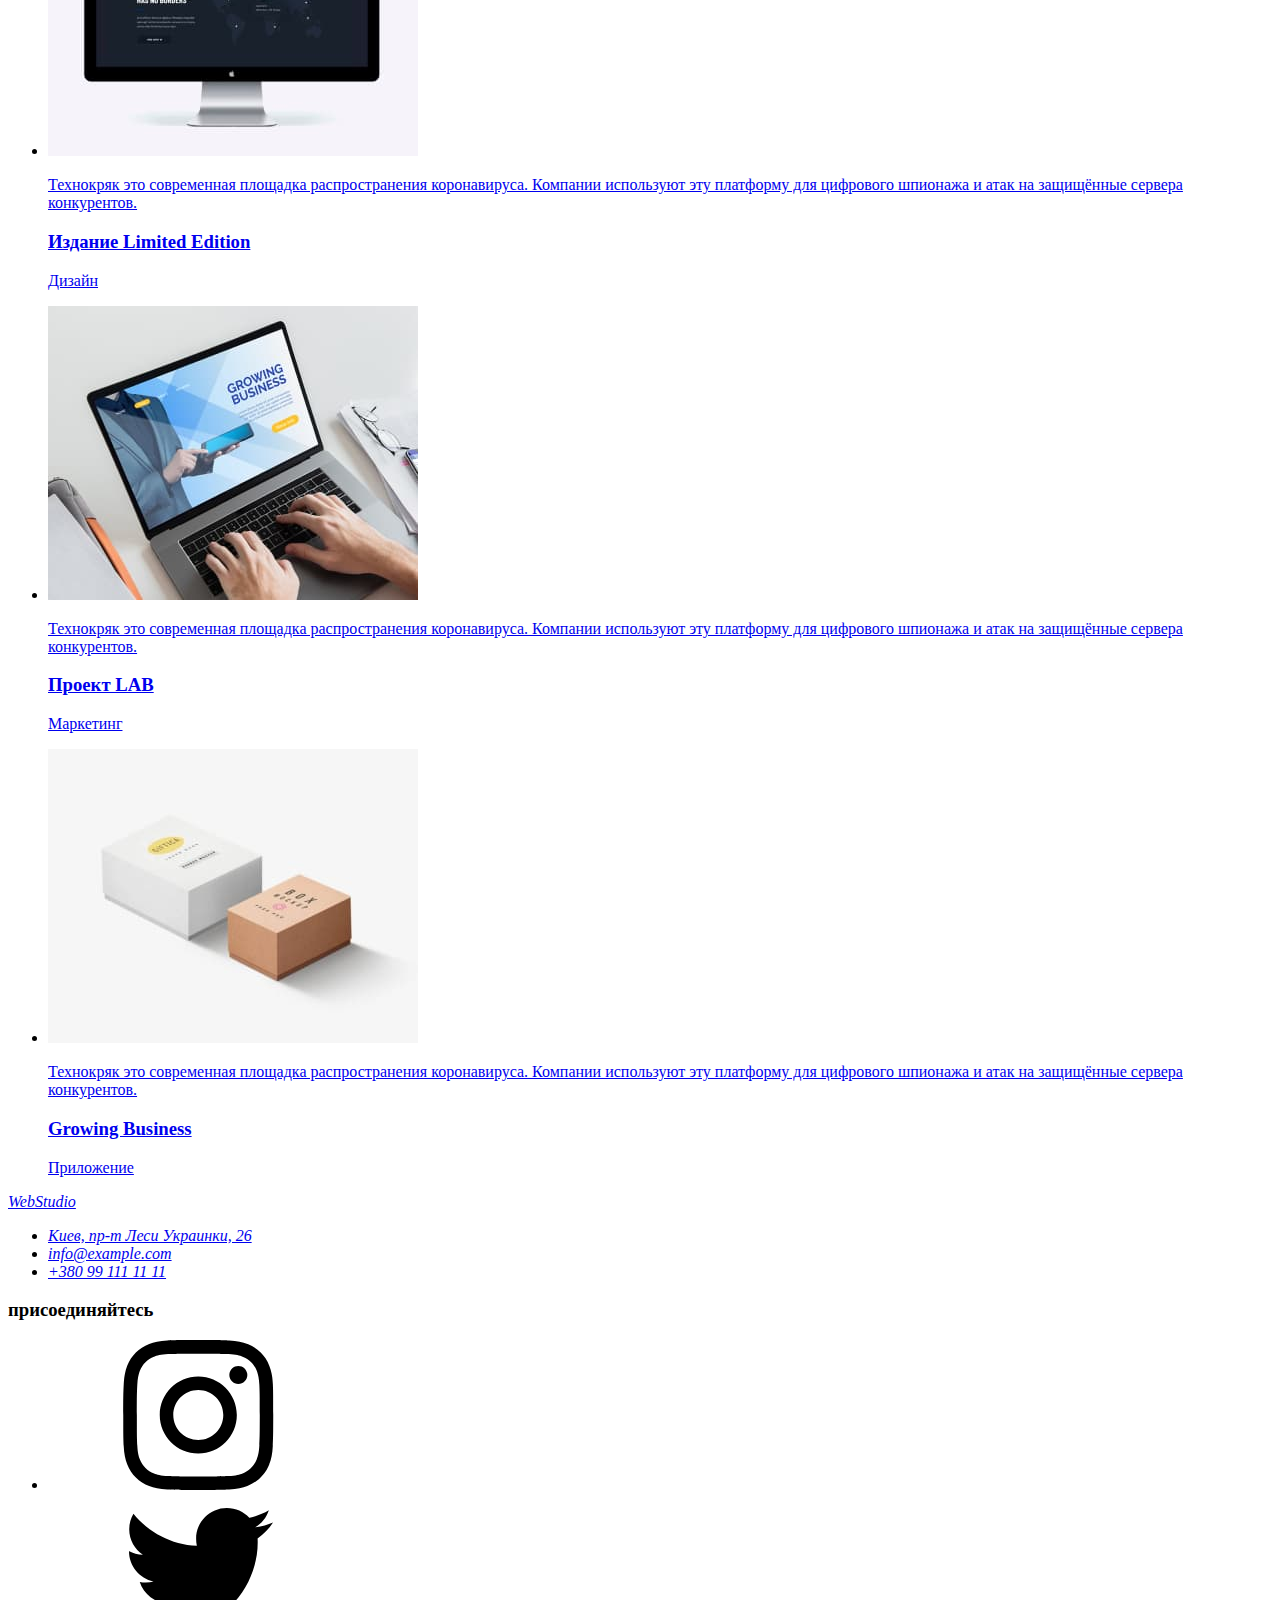
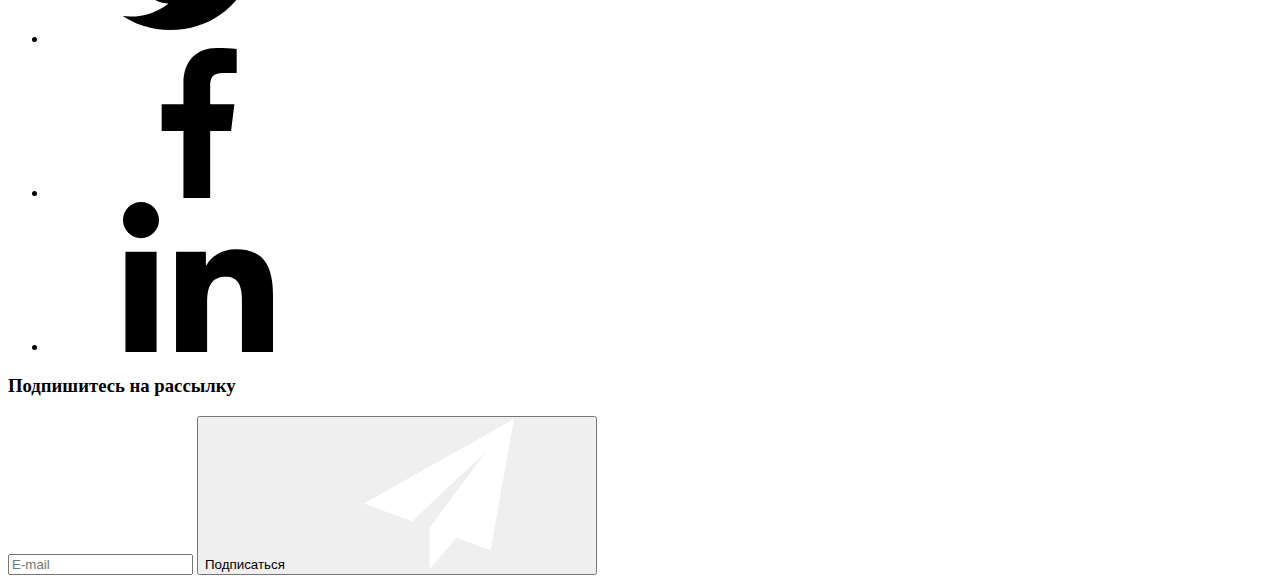
==== commit 154c2a70: "2" ====
--- a/portfolio.html
+++ b/portfolio.html
@@ -9,7 +9,7 @@
         href="https://fonts.googleapis.com/css2?family=Raleway:wght@700&family=Roboto:wght@400;500;700;900&display=swap"
         rel="stylesheet">
     <link href="https://cdnjs.cloudflare.com/ajax/libs/modern-normalize/1.0.0/modern-normalize.css">
-    <link rel="stylesheet" href="css/portfolio.css" />
+    <link rel="stylesheet" href="dist/css/portfolio.min.css" />
 </head>
 
 <body>
@@ -51,7 +51,7 @@
             <h1 class="visually-hidden">portfolio</h1>
             <ul class="text-decoration bits">
                 <li class="list-buttons">
-                    <button type="button" class="modal-buttons">Все</button>
+                    <button type="button" class="modal-buttons active">Все</button>
                 </li>
                 <li class="list-buttons">
                     <button type="button" class="modal-buttons">Веб-сайт</button>
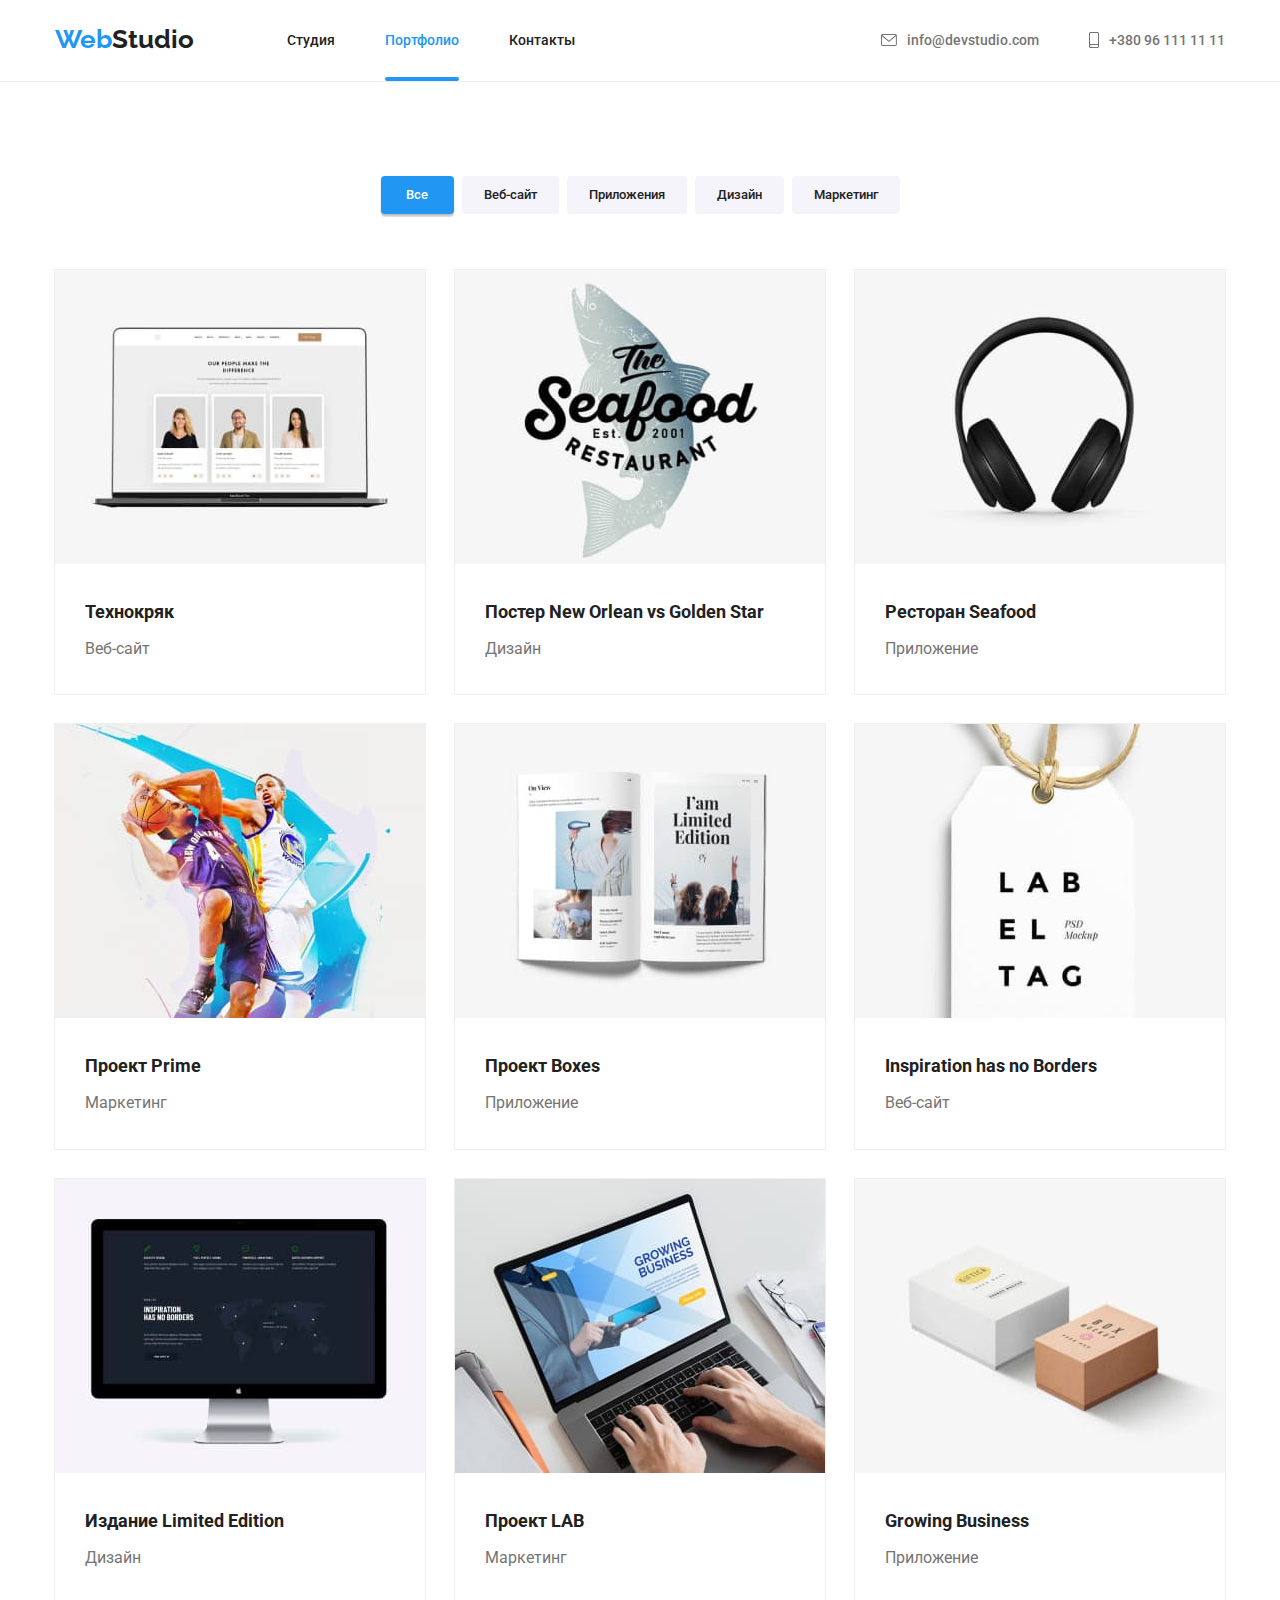
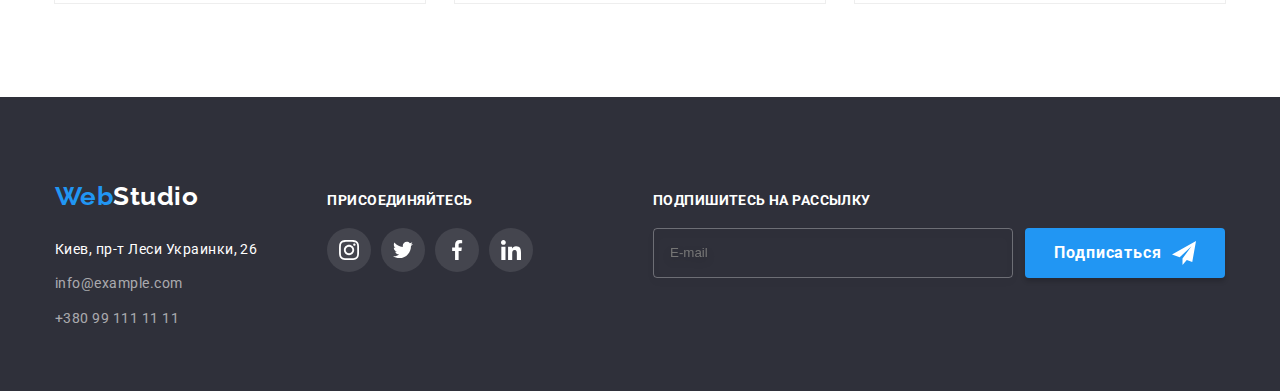
==== commit 0c8f8d71: "2" ====
--- a/portfolio.html
+++ b/portfolio.html
@@ -9,7 +9,7 @@
         href="https://fonts.googleapis.com/css2?family=Raleway:wght@700&family=Roboto:wght@400;500;700;900&display=swap"
         rel="stylesheet">
     <link href="https://cdnjs.cloudflare.com/ajax/libs/modern-normalize/1.0.0/modern-normalize.css">
-    <link rel="stylesheet" href="dist/css/portfolio.min.css" />
+    <link rel="stylesheet" href="css/portfolio.css" />
 </head>
 
 <body>
--- a/css/portfolio.css
+++ b/css/portfolio.css
@@ -0,0 +1,766 @@
+*,
+::before,
+::after {
+  -webkit-box-sizing: border-box;
+          box-sizing: border-box;
+}
+
+body {
+  font-family: "Roboto", sans-serif;
+  margin: 0;
+}
+
+a {
+  text-decoration: none;
+  cursor: pointer;
+  font-style: normal;
+}
+
+ul {
+  margin: 0;
+  padding: 0;
+  list-style: none;
+}
+
+p,
+h1,
+h2,
+h3,
+h4,
+h5,
+h6 {
+  margin: 0;
+  padding: 0;
+}
+
+img {
+  display: block;
+}
+
+.container {
+  width: 1200px;
+  padding: 0 15px;
+  margin: 0 auto;
+  text-align: center;
+}
+
+.visually-hidden {
+  position: absolute !important;
+  clip: rect(1px 1px 1px 1px);
+  /* IE6, IE7 */
+  clip: rect(1px, 1px, 1px, 1px);
+  padding: 0 !important;
+  border: 0 !important;
+  height: 1px !important;
+  width: 1px !important;
+  overflow: hidden;
+}
+
+.title {
+  color: #212121;
+  font-weight: 700;
+  font-size: 36px;
+  line-height: 1.3;
+  text-align: center;
+  margin-bottom: 50px;
+}
+
+.page-header {
+  background-color: #ffffff;
+}
+
+.page-header .container {
+  display: -webkit-box;
+  display: -ms-flexbox;
+  display: flex;
+  -webkit-box-align: center;
+      -ms-flex-align: center;
+          align-items: center;
+  -webkit-box-pack: center;
+      -ms-flex-pack: center;
+          justify-content: center;
+}
+
+.navigation {
+  display: -webkit-box;
+  display: -ms-flexbox;
+  display: flex;
+  -webkit-box-align: center;
+      -ms-flex-align: center;
+          align-items: center;
+  -webkit-box-pack: center;
+      -ms-flex-pack: center;
+          justify-content: center;
+}
+
+.navigation__link {
+  color: #212121;
+  font-weight: 500;
+  font-size: 14px;
+  line-height: 1.2;
+  padding-bottom: 32px;
+  padding-top: 32px;
+  display: block;
+  -webkit-transition: color 250ms cubic-bezier(0.4, 0, 0.2, 1);
+  transition: color 250ms cubic-bezier(0.4, 0, 0.2, 1);
+}
+
+.navigation__link:focus, .navigation__link:hover {
+  color: #2196f3;
+}
+
+.contact__link {
+  color: #757575;
+  font-weight: 500;
+  font-size: 14px;
+  line-height: 1.2;
+  padding-bottom: 32px;
+  padding-top: 32px;
+  display: -webkit-box;
+  display: -ms-flexbox;
+  display: flex;
+  -webkit-box-align: center;
+      -ms-flex-align: center;
+          align-items: center;
+  -webkit-box-pack: center;
+      -ms-flex-pack: center;
+          justify-content: center;
+}
+
+.contact__link:hover, .contact__link:focus {
+  color: #2196f3;
+}
+
+.navigation__list {
+  display: -webkit-box;
+  display: -ms-flexbox;
+  display: flex;
+}
+
+.navigation__item:not(:last-child),
+.contact__item:not(:last-child) {
+  margin-right: 50px;
+}
+
+.contact {
+  margin-left: auto;
+  display: -webkit-box;
+  display: -ms-flexbox;
+  display: flex;
+  -webkit-box-align: center;
+      -ms-flex-align: center;
+          align-items: center;
+}
+
+.navigation__link--accent {
+  color: #2196f3;
+  position: relative;
+}
+
+.navigation__link--accent::after {
+  content: "";
+  display: block;
+  position: absolute;
+  bottom: 0;
+  left: 0;
+  width: 100%;
+  height: 4px;
+  background-color: #2196f3;
+  border-radius: 2px;
+}
+
+.contact__icon {
+  margin-right: 10px;
+  fill: currentColor;
+}
+
+.logo {
+  font-family: "Raleway", sans-serif;
+  color: #2196f3;
+  font-weight: 700;
+  font-size: 26px;
+  line-height: 1.2;
+  margin-right: 93px;
+  padding-top: 24px;
+  padding-bottom: 25px;
+}
+
+.logo__themelabel {
+  color: #212121;
+}
+
+.logo--footer {
+  margin-right: 0;
+  display: inline-block;
+}
+
+.icon-list__link {
+  width: 100%;
+  height: 100%;
+  fill: #ffffff;
+  display: -webkit-box;
+  display: -ms-flexbox;
+  display: flex;
+  -webkit-box-pack: center;
+      -ms-flex-pack: center;
+          justify-content: center;
+  background-color: rgba(255, 255, 255, 0.1);
+  border-radius: 50%;
+  -webkit-box-align: center;
+      -ms-flex-align: center;
+          align-items: center;
+  -webkit-transition: background-color 250ms cubic-bezier(0.4, 0, 0.2, 1), color 250ms cubic-bezier(0.4, 0, 0.2, 1);
+  transition: background-color 250ms cubic-bezier(0.4, 0, 0.2, 1), color 250ms cubic-bezier(0.4, 0, 0.2, 1);
+}
+
+.icon-list__link:hover, .icon-list__link:focus {
+  background-color: #2196f3;
+  color: #ffffff;
+}
+
+.icon-list__item {
+  width: 44px;
+  height: 44px;
+}
+
+.icon-list__item:not(:last-child) {
+  margin-right: 10px;
+}
+
+.icon-list__icon,
+.advantages-icons {
+  width: 20px;
+  height: 20px;
+}
+
+.advantages-icons-color {
+  fill: currentColor;
+}
+
+.icon-list__link--background {
+  color: #afb1b8;
+}
+
+.icon-list__link--background:hover, .icon-list__link--background:focus {
+  color: #ffffff;
+}
+
+.modal-buttons {
+  color: #212121;
+  background-color: #f5f4fa;
+  font-weight: 500;
+  font-family: inherit;
+  border-radius: 4px;
+  min-width: 73px;
+  padding: 6px 22px;
+  text-align: center;
+  border: 0px transparent;
+  cursor: pointer;
+  height: 38px;
+  -webkit-transition: color 250ms cubic-bezier(0.4, 0, 0.2, 1), background-color 250ms cubic-bezier(0.4, 0, 0.2, 1), -webkit-box-shadow 250ms cubic-bezier(0.4, 0, 0.2, 1);
+  transition: color 250ms cubic-bezier(0.4, 0, 0.2, 1), background-color 250ms cubic-bezier(0.4, 0, 0.2, 1), -webkit-box-shadow 250ms cubic-bezier(0.4, 0, 0.2, 1);
+  transition: color 250ms cubic-bezier(0.4, 0, 0.2, 1), background-color 250ms cubic-bezier(0.4, 0, 0.2, 1), box-shadow 250ms cubic-bezier(0.4, 0, 0.2, 1);
+  transition: color 250ms cubic-bezier(0.4, 0, 0.2, 1), background-color 250ms cubic-bezier(0.4, 0, 0.2, 1), box-shadow 250ms cubic-bezier(0.4, 0, 0.2, 1), -webkit-box-shadow 250ms cubic-bezier(0.4, 0, 0.2, 1);
+}
+
+.modal-buttons:hover, .modal-buttons:focus {
+  color: #ffffff;
+  background-color: #2196f3;
+  -webkit-box-shadow: 0px 3px 1px rgba(0, 0, 0, 0.1), 0px 1px 2px rgba(0, 0, 0, 0.08), 0px 2px 2px rgba(0, 0, 0, 0.12);
+          box-shadow: 0px 3px 1px rgba(0, 0, 0, 0.1), 0px 1px 2px rgba(0, 0, 0, 0.08), 0px 2px 2px rgba(0, 0, 0, 0.12);
+}
+
+.bits {
+  margin-bottom: 56px;
+  display: -webkit-box;
+  display: -ms-flexbox;
+  display: flex;
+  -webkit-box-pack: center;
+      -ms-flex-pack: center;
+          justify-content: center;
+}
+
+.list-buttons:not(:last-child) {
+  margin-right: 8px;
+}
+
+.active {
+  background-color: #2196f3;
+  color: #ffffff;
+  -webkit-box-shadow: 0px 3px 1px rgba(0, 0, 0, 0.1), 0px 1px 2px rgba(0, 0, 0, 0.08), 0px 2px 2px rgba(0, 0, 0, 0.12);
+          box-shadow: 0px 3px 1px rgba(0, 0, 0, 0.1), 0px 1px 2px rgba(0, 0, 0, 0.08), 0px 2px 2px rgba(0, 0, 0, 0.12);
+}
+
+.title-img {
+  font-weight: 700;
+  font-size: 18px;
+  line-height: 2;
+  color: #212121;
+  margin-bottom: 4px;
+}
+
+.text-img {
+  font-weight: 400;
+  font-size: 16px;
+  line-height: 1.9;
+  color: #757575;
+}
+
+.portfolio-selection {
+  background-color: #ffffff;
+  border-top: 1px solid #ececec;
+  padding-bottom: 94px;
+  padding-top: 94px;
+}
+
+.portfolio-picture {
+  display: -webkit-box;
+  display: -ms-flexbox;
+  display: flex;
+  -ms-flex-wrap: wrap;
+      flex-wrap: wrap;
+}
+
+.advantages-container-carts {
+  padding: 30px 30px;
+  background-color: #ffffff;
+}
+
+.link-group {
+  background-color: #ffffff;
+  width: 370px;
+  margin-right: 30px;
+  margin-bottom: 30px;
+  outline: 1px solid #eeeeee;
+  text-align: start;
+}
+
+.link-group:nth-child(3n) {
+  margin-right: 0;
+}
+
+.link-group:nth-last-child(-n + 3) {
+  margin-bottom: 0;
+}
+
+.link-group-img {
+  max-width: 100%;
+}
+
+.links {
+  width: 100%;
+  height: 100%;
+  display: block;
+  -webkit-transition: -webkit-box-shadow 250ms cubic-bezier(0.4, 0, 0.2, 1);
+  transition: -webkit-box-shadow 250ms cubic-bezier(0.4, 0, 0.2, 1);
+  transition: box-shadow 250ms cubic-bezier(0.4, 0, 0.2, 1);
+  transition: box-shadow 250ms cubic-bezier(0.4, 0, 0.2, 1), -webkit-box-shadow 250ms cubic-bezier(0.4, 0, 0.2, 1);
+}
+
+.links:hover, .links:focus {
+  -webkit-box-shadow: 0px 1px 1px rgba(0, 0, 0, 0.12), 0px 4px 4px rgba(0, 0, 0, 0.06), 1px 4px 6px rgba(0, 0, 0, 0.16);
+          box-shadow: 0px 1px 1px rgba(0, 0, 0, 0.12), 0px 4px 4px rgba(0, 0, 0, 0.06), 1px 4px 6px rgba(0, 0, 0, 0.16);
+}
+
+.portfolio-effect {
+  position: relative;
+  display: block;
+  width: 370px;
+  height: 294px;
+  overflow: hidden;
+}
+
+.description-technoryak {
+  font-weight: 400;
+  font-size: 18px;
+  line-height: 1.555;
+  letter-spacing: 0.03em;
+  height: 100%;
+  width: 100%;
+  color: #ffffff;
+  display: block;
+  padding: 64px 24px;
+  position: absolute;
+  top: 0;
+  background-color: rgba(33, 150, 243, 0.9);
+  opacity: 0;
+  -webkit-transform: translateY(100%);
+          transform: translateY(100%);
+  -webkit-transition: opacity 250ms cubic-bezier(0.4, 0, 0.2, 1), -webkit-transform 250ms cubic-bezier(0.4, 0, 0.2, 1);
+  transition: opacity 250ms cubic-bezier(0.4, 0, 0.2, 1), -webkit-transform 250ms cubic-bezier(0.4, 0, 0.2, 1);
+  transition: transform 250ms cubic-bezier(0.4, 0, 0.2, 1), opacity 250ms cubic-bezier(0.4, 0, 0.2, 1);
+  transition: transform 250ms cubic-bezier(0.4, 0, 0.2, 1), opacity 250ms cubic-bezier(0.4, 0, 0.2, 1), -webkit-transform 250ms cubic-bezier(0.4, 0, 0.2, 1);
+}
+
+.links:focus .description-technoryak,
+.links:hover .description-technoryak {
+  opacity: 1;
+  -webkit-transform: translateY(0);
+          transform: translateY(0);
+}
+
+.page-footer {
+  background-color: #2f303a;
+  letter-spacing: 0.03em;
+  padding-bottom: 60px;
+  padding-top: 60px;
+}
+
+.page-footer .container {
+  text-align: left;
+  display: -webkit-box;
+  display: -ms-flexbox;
+  display: flex;
+  -webkit-box-align: baseline;
+      -ms-flex-align: baseline;
+          align-items: baseline;
+}
+
+.adres__item:not(:last-child) {
+  margin-bottom: 9px;
+}
+
+.adres {
+  font-size: 14px;
+  line-height: 1.8;
+  font-weight: 400;
+}
+
+.container-adres {
+  margin-right: 70px;
+}
+
+.footer-form {
+  margin-left: auto;
+}
+
+.adres__city {
+  color: white;
+}
+
+.adres__link {
+  color: rgba(255, 255, 255, 0.6);
+}
+
+.adres__link:focus, .adres__link:hover {
+  color: #2196f3;
+}
+
+.accent-footer {
+  color: #ffffff;
+}
+
+.footer-subtitle {
+  font-weight: 700;
+  font-size: 14px;
+  line-height: 1, 143;
+  letter-spacing: 0.03em;
+  text-transform: uppercase;
+  color: #ffffff;
+  display: block;
+  margin-bottom: 20px;
+}
+
+.icon-list {
+  display: -webkit-box;
+  display: -ms-flexbox;
+  display: flex;
+  -webkit-box-align: center;
+      -ms-flex-align: center;
+          align-items: center;
+  -webkit-box-pack: center;
+      -ms-flex-pack: center;
+          justify-content: center;
+  list-style: none;
+}
+
+.footer-form__input {
+  width: 360px;
+  height: 50px;
+  background-color: transparent;
+  border: 1px solid rgba(255, 255, 255, 0.3);
+  -webkit-filter: drop-shadow(0px 4px 4px rgba(0, 0, 0, 0.15));
+          filter: drop-shadow(0px 4px 4px rgba(0, 0, 0, 0.15));
+  border-radius: 4px;
+  padding: 16px;
+  margin-right: 12px;
+  color: #ffffff;
+  -webkit-transition: border 250ms cubic-bezier(0.4, 0, 0.2, 1);
+  transition: border 250ms cubic-bezier(0.4, 0, 0.2, 1);
+}
+
+.footer-form__input:hover {
+  border: 1px solid #2196f3;
+}
+
+.footer-form__icon {
+  width: 100%;
+  height: 100%;
+}
+
+.footer-form__container {
+  display: -webkit-box;
+  display: -ms-flexbox;
+  display: flex;
+  -webkit-box-pack: center;
+      -ms-flex-pack: center;
+          justify-content: center;
+  -webkit-box-align: center;
+      -ms-flex-align: center;
+          align-items: center;
+}
+
+.footer-form__label {
+  width: 24px;
+  height: 24px;
+  margin-left: 10px;
+}
+
+.footer-form .modal__submit {
+  display: -webkit-box;
+  display: -ms-flexbox;
+  display: flex;
+  -webkit-box-pack: center;
+      -ms-flex-pack: center;
+          justify-content: center;
+  -webkit-box-align: center;
+      -ms-flex-align: center;
+          align-items: center;
+}
+
+.backdrop {
+  position: fixed;
+  width: 100%;
+  height: 100%;
+  top: 0;
+  left: 0;
+  background-color: rgba(0, 0, 0, 0.2);
+  z-index: 99;
+  opacity: 1;
+  -webkit-transition: opacity 250ms cubic-bezier(0.4, 0, 0.2, 1);
+  transition: opacity 250ms cubic-bezier(0.4, 0, 0.2, 1);
+}
+
+.backdrop.is-hidden {
+  opacity: 0;
+  pointer-events: none;
+}
+
+.modal {
+  position: absolute;
+  top: 50%;
+  left: 50%;
+  -webkit-transform: translate(-50%, -50%) scale(1);
+          transform: translate(-50%, -50%) scale(1);
+  -webkit-transition: -webkit-transform 250ms cubic-bezier(0.4, 0, 0.2, 1);
+  transition: -webkit-transform 250ms cubic-bezier(0.4, 0, 0.2, 1);
+  transition: transform 250ms cubic-bezier(0.4, 0, 0.2, 1);
+  transition: transform 250ms cubic-bezier(0.4, 0, 0.2, 1), -webkit-transform 250ms cubic-bezier(0.4, 0, 0.2, 1);
+  width: 530px;
+  height: 580px;
+  background-color: #ffffff;
+  -webkit-box-shadow: 0px 1px 3px rgba(0, 0, 0, 0.12), 0px 1px 1px rgba(0, 0, 0, 0.14), 0px 2px 1px rgba(0, 0, 0, 0.2);
+          box-shadow: 0px 1px 3px rgba(0, 0, 0, 0.12), 0px 1px 1px rgba(0, 0, 0, 0.14), 0px 2px 1px rgba(0, 0, 0, 0.2);
+  border-radius: 4px;
+  opacity: 1;
+}
+
+.backdrop.is-hidden .modal {
+  -webkit-transform: translate(-50%, -50%) scale(0.5);
+          transform: translate(-50%, -50%) scale(0.5);
+  opacity: 0;
+}
+
+.modal__close {
+  position: absolute;
+  top: 8px;
+  right: 8px;
+  background-color: #ffffff;
+  border: 1px solid rgba(0, 0, 0, 0.1);
+  width: 30px;
+  height: 30px;
+  border-radius: 50%;
+  cursor: pointer;
+  -webkit-transition: color 250ms cubic-bezier(0.4, 0, 0.2, 1);
+  transition: color 250ms cubic-bezier(0.4, 0, 0.2, 1);
+}
+
+.modal__close:hover, .modal__close:focus {
+  color: #2196f3;
+}
+
+.modal__form {
+  width: 100%;
+  padding: 40px;
+}
+
+.wrapper {
+  display: -webkit-box;
+  display: -ms-flexbox;
+  display: flex;
+  -webkit-box-orient: vertical;
+  -webkit-box-direction: normal;
+      -ms-flex-direction: column;
+          flex-direction: column;
+  -webkit-box-align: start;
+      -ms-flex-align: start;
+          align-items: flex-start;
+  margin-bottom: 10px;
+  position: relative;
+}
+
+.wrapper label {
+  font-weight: 400;
+  font-size: 12px;
+  line-height: 1.167;
+  letter-spacing: 0.01em;
+  margin-bottom: 4px;
+}
+
+.modal__title {
+  font-weight: 700;
+  font-size: 20px;
+  line-height: 1.155;
+  text-align: center;
+  letter-spacing: 0.03em;
+  color: #212121;
+  margin-bottom: 10px;
+}
+
+.modal__input {
+  width: 100%;
+  height: 40px;
+  border: 1px solid rgba(33, 33, 33, 0.2);
+  border-radius: 4px;
+  padding: 14px 42px;
+  cursor: pointer;
+  -webkit-transition: border 250ms cubic-bezier(0.4, 0, 0.2, 1);
+  transition: border 250ms cubic-bezier(0.4, 0, 0.2, 1);
+}
+
+.modal__input:focus, .modal__input:hover {
+  border: 1px solid #2196f3;
+}
+
+.modal__input:focus + .modal__icon,
+.modal__input:hover + .modal__icon {
+  fill: #2196f3;
+}
+
+.wrapper--biggest {
+  margin-bottom: 20px;
+}
+
+.wrapper--accept {
+  display: -webkit-box;
+  display: -ms-flexbox;
+  display: flex;
+  -webkit-box-align: center;
+      -ms-flex-align: center;
+          align-items: center;
+  margin-bottom: 30px;
+}
+
+.modal__label {
+  font-weight: 400;
+  font-size: 14px;
+  line-height: 1.714;
+  letter-spacing: 0.03em;
+  color: #757575;
+  display: -webkit-box;
+  display: -ms-flexbox;
+  display: flex;
+  -webkit-box-align: center;
+      -ms-flex-align: center;
+          align-items: center;
+  -webkit-box-pack: center;
+      -ms-flex-pack: center;
+          justify-content: center;
+  margin: 0 auto;
+}
+
+.modal__link--accept {
+  color: #2196f3;
+  text-decoration: underline;
+}
+
+.modal__figure {
+  display: inline-block;
+  width: 16px;
+  height: 16px;
+  border: 2px solid #212121;
+  border-radius: 2px;
+  background-color: transparent;
+  margin-right: 7px;
+  -webkit-transition: background-color 250ms cubic-bezier(0.4, 0, 0.2, 1), border 250ms cubic-bezier(0.4, 0, 0.2, 1);
+  transition: background-color 250ms cubic-bezier(0.4, 0, 0.2, 1), border 250ms cubic-bezier(0.4, 0, 0.2, 1);
+}
+
+.modal__figure:hover, .modal__figure:focus {
+  cursor: pointer;
+  border: 2px solid #2196f3;
+}
+
+.modal__accept--input {
+  -webkit-appearance: none;
+  -moz-appearance: none;
+  appearance: none;
+  position: absolute;
+  margin-right: 8px;
+}
+
+.modal__accept--input:checked + .modal__figure {
+  background-color: #2196f3;
+  background-image: url("../img/Vector.svg");
+  background-repeat: no-repeat;
+  background-position: center;
+  background-size: contain;
+  background-origin: border-box;
+  border-color: transparent;
+}
+
+.modal__submit {
+  background-color: #2196f3;
+  -webkit-box-shadow: 0px 4px 4px rgba(0, 0, 0, 0.15);
+          box-shadow: 0px 4px 4px rgba(0, 0, 0, 0.15);
+  border-radius: 4px;
+  border-color: transparent;
+  text-align: center;
+  width: 200px;
+  height: 50px;
+  color: #ffffff;
+  font-weight: 700;
+  font-size: 16px;
+  line-height: 1.875;
+  letter-spacing: 0.06em;
+  padding: 5px;
+  cursor: pointer;
+  font-family: inherit;
+}
+
+.modal__icon {
+  width: 18px;
+  height: 18px;
+  position: absolute;
+  bottom: 11px;
+  left: 12px;
+  fill: #212121;
+  -webkit-transition: fill 250ms cubic-bezier(0.4, 0, 0.2, 1);
+  transition: fill 250ms cubic-bezier(0.4, 0, 0.2, 1);
+}
+
+.modal__textarea {
+  width: 100%;
+  height: 120px;
+  border: 1px solid rgba(33, 33, 33, 0.2);
+  border-radius: 4px;
+  resize: none;
+  padding: 12px 16px;
+  -webkit-transition: border 250ms cubic-bezier(0.4, 0, 0.2, 1);
+  transition: border 250ms cubic-bezier(0.4, 0, 0.2, 1);
+}
+
+.modal__textarea:hover {
+  border: 1px solid #2196f3;
+}
+/*# sourceMappingURL=portfolio.css.map */